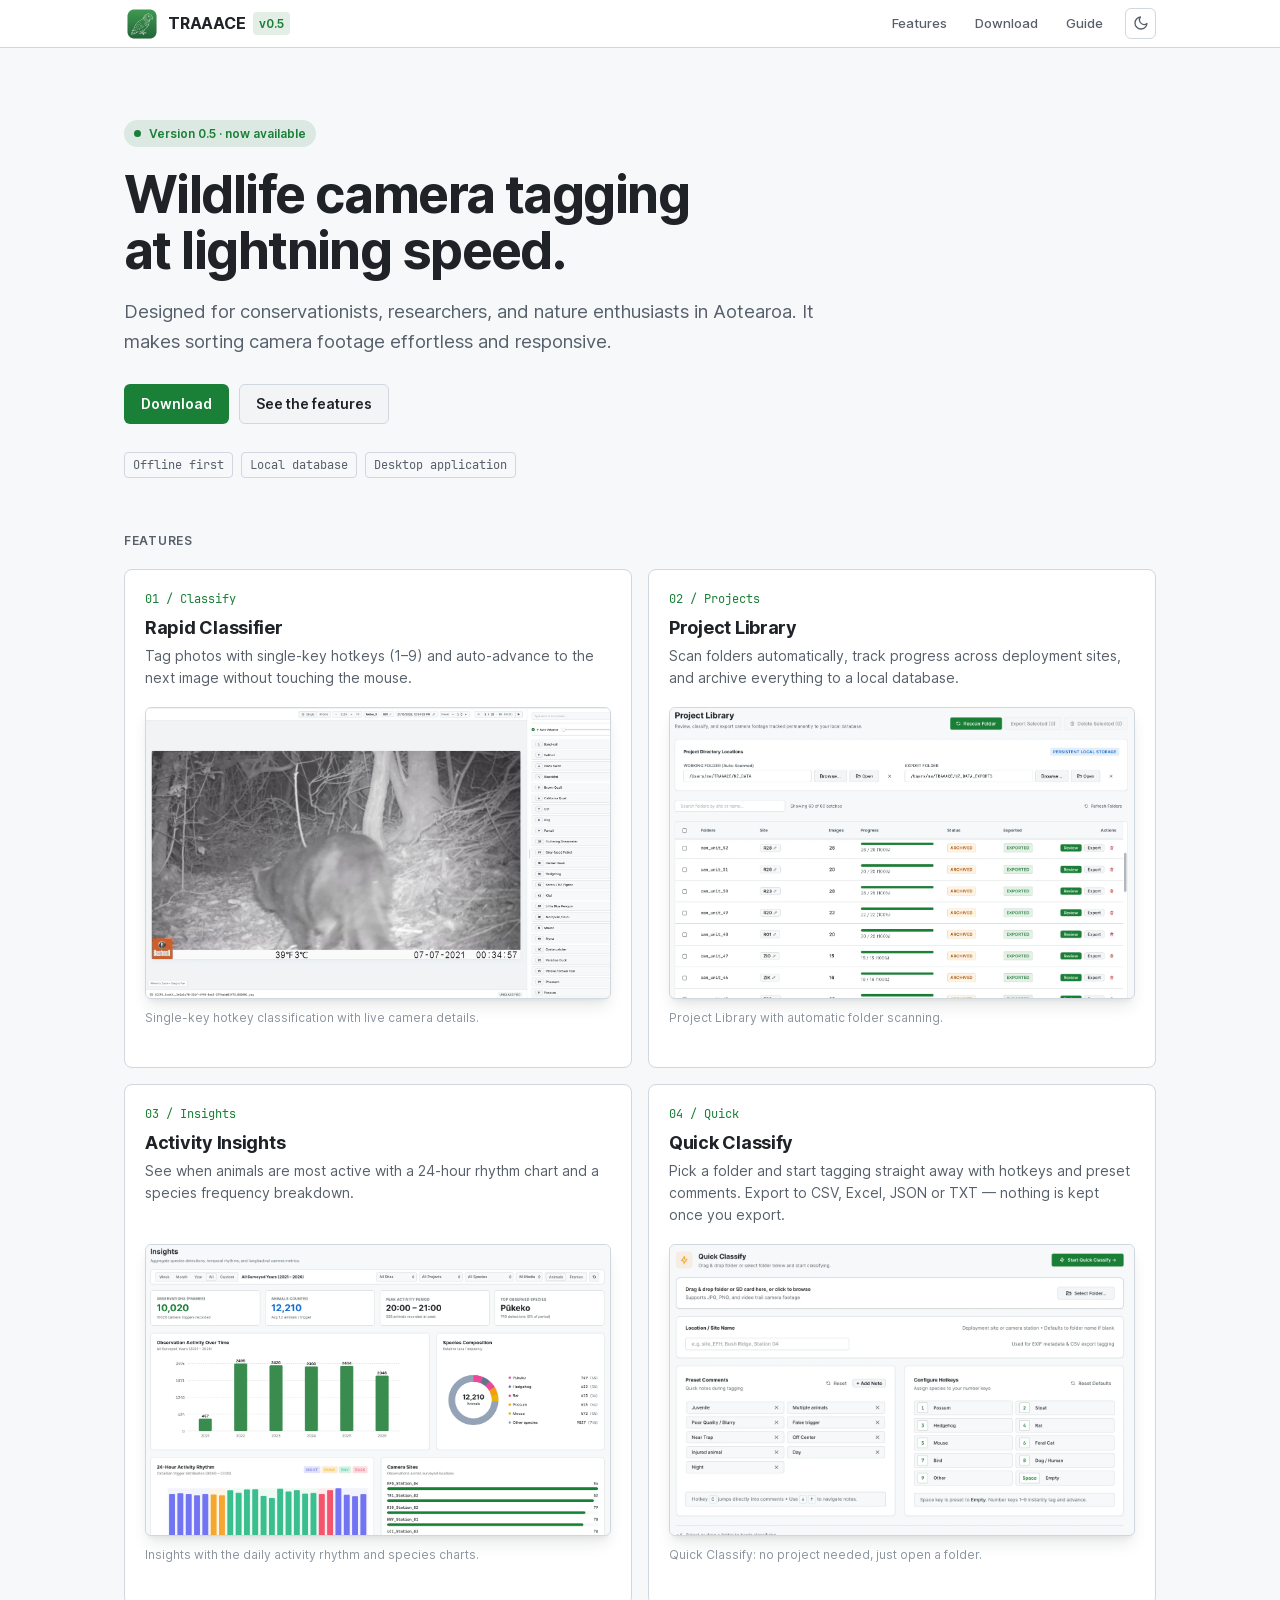
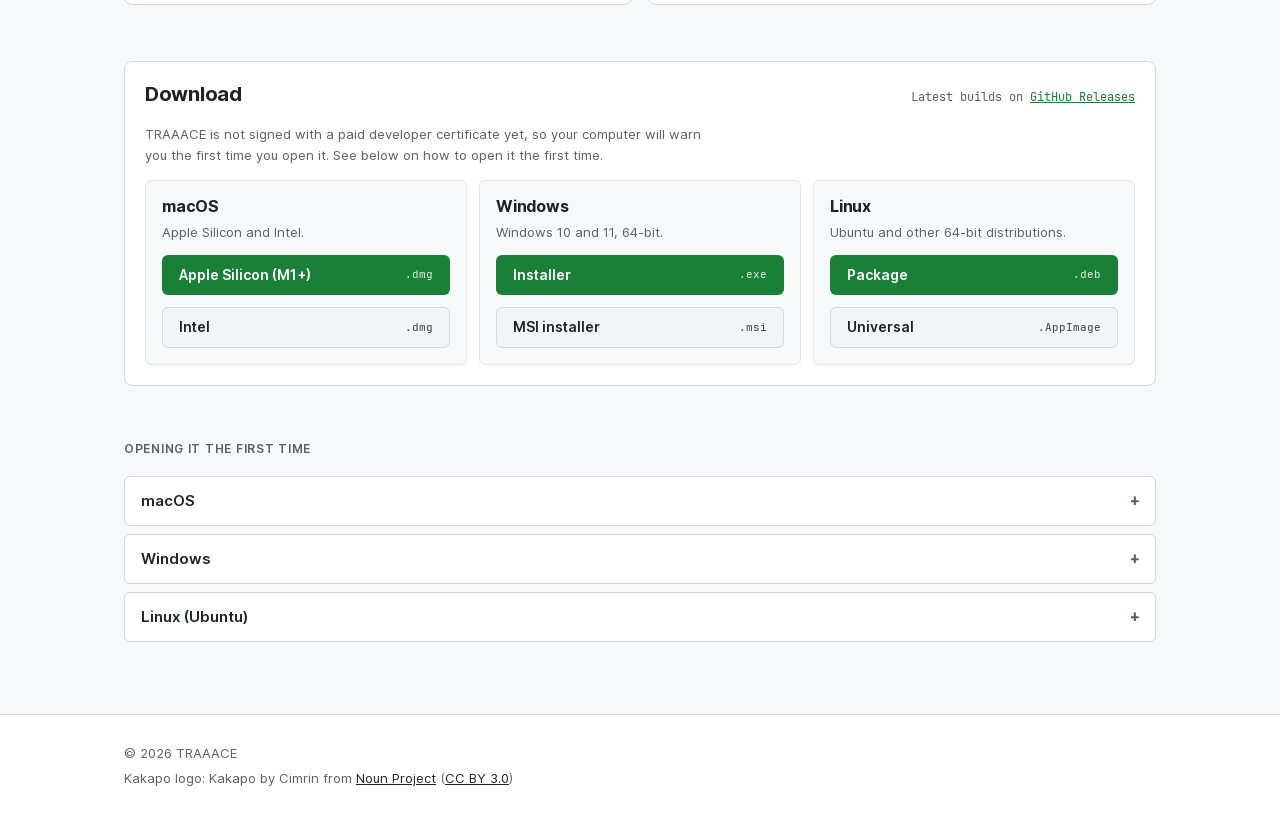
==== index.html @ 003a6670 "guide update for CSV" ====
<!DOCTYPE html>
<html lang="en" data-theme="dark">

<head>
  <meta charset="UTF-8">
  <meta name="viewport" content="width=device-width, initial-scale=1.0">
  <title>TRAAACE — Wildlife camera tagging</title>
  <meta name="description"
    content="TRAAACE is a fast, offline desktop app for tagging, organising and analysing wildlife camera photos and video in Aotearoa.">
  <meta name="theme-color" content="#101214">
  <meta property="og:title" content="TRAAACE — Wildlife camera tagging">
  <meta property="og:description"
    content="Fast, offline wildlife camera tagging for conservationists, researchers and nature enthusiasts.">
  <link rel="icon" type="image/png" sizes="32x32" href="images/favicon-32.png">
  <link rel="icon" type="image/png" sizes="512x512" href="images/app-icon.png">
  <link rel="apple-touch-icon" href="images/app-icon.png">
  <link rel="preload" href="fonts/Inter-roman.var.woff2" as="font" type="font/woff2" crossorigin>

  <script>
    /* Set the theme before the page paints, so there is no flash. Follows the system unless the visitor chose. */
    (function () {
      var theme = 'dark';
      try {
        var saved = localStorage.getItem('traaace-theme');
        if (saved === 'light' || saved === 'dark') theme = saved;
        else if (window.matchMedia && matchMedia('(prefers-color-scheme: light)').matches) theme = 'light';
      } catch (e) { /* storage blocked: use the default */ }
      document.documentElement.setAttribute('data-theme', theme);
    })();
  </script>

  <link rel="stylesheet" href="styles.css?v=2">
</head>

<body>
  <a class="skip" href="#main">Skip to content</a>

  <header class="bar">
    <div class="wrap">
      <a class="brand" href="index.html" aria-label="TRAAACE home">
        <img src="images/app-icon.png" alt="" width="36" height="36">
        TRAAACE
        <span class="tag">v0.5</span>
      </a>
      <nav aria-label="Main">
        <a href="#features">Features</a>
        <a href="#download">Download</a>
        <a href="guide.html">Guide</a>
        <button type="button" class="theme-toggle" id="theme-toggle"
          aria-label="Switch to light theme" title="Switch to light theme">
          <svg class="icon-sun" viewBox="0 0 24 24" width="16" height="16" fill="none" stroke="currentColor" stroke-width="2" stroke-linecap="round" stroke-linejoin="round" aria-hidden="true"><circle cx="12" cy="12" r="4"/><path d="M12 2v2M12 20v2M4.93 4.93l1.41 1.41M17.66 17.66l1.41 1.41M2 12h2M20 12h2M4.93 19.07l1.41-1.41M17.66 6.34l1.41-1.41"/></svg>
          <svg class="icon-moon" viewBox="0 0 24 24" width="16" height="16" fill="none" stroke="currentColor" stroke-width="2" stroke-linecap="round" stroke-linejoin="round" aria-hidden="true"><path d="M21 12.8A9 9 0 1 1 11.2 3a7 7 0 0 0 9.8 9.8z"/></svg>
        </button>
      </nav>
    </div>
  </header>

  <main id="main">
    <section class="hero">
      <div class="wrap">
        <span class="badge"><span class="dot" aria-hidden="true"></span>Version 0.5 &middot; now available</span>
        <h1>Wildlife camera tagging at lightning speed.</h1>
        <p class="lead">
          Designed for conservationists, researchers, and nature enthusiasts in Aotearoa. It makes sorting camera
          footage effortless and responsive.
        </p>
        <div class="actions">
          <a class="btn btn-primary" href="#download">Download</a>
          <a class="btn btn-secondary" href="#features">See the features</a>
        </div>
        <ul class="chips" aria-label="Highlights">
          <li>Offline first</li>
          <li>Local database</li>
          <li>Desktop application</li>
        </ul>
      </div>
    </section>

    <section id="features">
      <div class="wrap">
        <h2 class="section-title">Features</h2>
        <div class="cards">

          <article class="card">
            <span class="no">01 / Classify</span>
            <h3>Rapid Classifier</h3>
            <p>Tag photos with single-key hotkeys (1&ndash;9) and auto-advance to the next image without touching the
              mouse.</p>
            <figure>
              <div class="shot">
                <img src="images/classify.webp" loading="lazy"
                  alt="TRAAACE classifier showing a night trail camera photo beside the list of single-key species shortcuts">
              </div>
              <figcaption>Single-key hotkey classification with live camera details.</figcaption>
            </figure>
          </article>

          <article class="card">
            <span class="no">02 / Projects</span>
            <h3>Project Library</h3>
            <p>Scan folders automatically, track progress across deployment sites, and archive everything to a local
              database.</p>
            <figure>
              <div class="shot">
                <img src="images/projects.webp" loading="lazy"
                  alt="TRAAACE Project Library showing folder scanning and progress tracking">
              </div>
              <figcaption>Project Library with automatic folder scanning.</figcaption>
            </figure>
          </article>

          <article class="card">
            <span class="no">03 / Insights</span>
            <h3>Activity Insights</h3>
            <p>See when animals are most active with a 24-hour rhythm chart and a species frequency breakdown.</p>
            <figure>
              <div class="shot">
                <img src="images/insights.webp" loading="lazy"
                  alt="TRAAACE Insights dashboard showing the 24-hour activity rhythm and species breakdown">
              </div>
              <figcaption>Insights with the daily activity rhythm and species charts.</figcaption>
            </figure>
          </article>

          <article class="card">
            <span class="no">04 / Quick</span>
            <h3>Quick Classify</h3>
            <p>Pick a folder and start tagging straight away with hotkeys and preset comments. Export to CSV, Excel,
              JSON or TXT &mdash; nothing is kept once you export.</p>
            <figure>
              <div class="shot">
                <img src="images/quick.webp" loading="lazy"
                  alt="TRAAACE Quick Classify, ready to tag a folder of camera photos">
              </div>
              <figcaption>Quick Classify: no project needed, just open a folder.</figcaption>
            </figure>
          </article>
        </div>
      </div>
    </section>

    <section id="download">
      <div class="wrap">
        <div class="panel">
          <div class="panel-head">
            <h2>Download</h2>
            <span class="release" id="release">Latest builds on <a
                href="https://github.com/just8080/traaace_web/releases">GitHub Releases</a></span>
          </div>
          <p class="note">TRAAACE is not signed with a paid developer certificate yet, so your computer will warn you
            the first time you open it. See below on how to open it the first time.

          <div class="platforms">
            <div class="platform">
              <h3>macOS</h3>
              <p class="for">Apple Silicon and Intel.</p>
              <a class="btn btn-primary" data-download="mac-arm"
                href="https://github.com/just8080/traaace_web/releases">Apple Silicon (M1+) <small>.dmg</small></a>
              <a class="btn btn-secondary" data-download="mac-intel"
                href="https://github.com/just8080/traaace_web/releases">Intel <small>.dmg</small></a>
            </div>
            <div class="platform">
              <h3>Windows</h3>
              <p class="for">Windows 10 and 11, 64-bit.</p>
              <a class="btn btn-primary" data-download="windows"
                href="https://github.com/just8080/traaace_web/releases">Installer <small>.exe</small></a>
              <a class="btn btn-secondary" data-download="windows-msi"
                href="https://github.com/just8080/traaace_web/releases">MSI installer <small>.msi</small></a>
            </div>
            <div class="platform">
              <h3>Linux</h3>
              <p class="for">Ubuntu and other 64-bit distributions.</p>
              <a class="btn btn-primary" data-download="linux-deb"
                href="https://github.com/just8080/traaace_web/releases">Package <small>.deb</small></a>
              <a class="btn btn-secondary" data-download="linux-appimage"
                href="https://github.com/just8080/traaace_web/releases">Universal <small>.AppImage</small></a>
            </div>
          </div>
        </div>
      </div>
    </section>

    <section id="install">
      <div class="wrap">
        <h2 class="section-title">Opening it the first time</h2>
        <div class="steps">
          <details>
            <summary>macOS</summary>
            <div>
              <p>Open the <code>.dmg</code>, drag TRAAACE to Applications, then right-click it and choose
                <strong>Open</strong> (and Open again in the dialog).
              </p>
              <p>If macOS says the app is damaged, open Terminal and run
                <code>xattr -dr com.apple.quarantine /Applications/TRAAACE.app</code>
              </p>
            </div>
          </details>
          <details>
            <summary>Windows</summary>
            <div>
              <p>If SmartScreen appears, click <strong>More info</strong> &rarr; <strong>Run anyway</strong>.</p>
              <p>TRAAACE needs Microsoft WebView2, which Windows 10 and 11 already include.</p>
            </div>
          </details>
          <details>
            <summary>Linux (Ubuntu)</summary>
            <div>
              <p>The simplest is the <code>.deb</code>: <code>sudo apt install ./TRAAACE_*_amd64.deb</code></p>
              <p>For the AppImage, run <code>chmod +x TRAAACE_*.AppImage</code> first. On Ubuntu you may also need
                <code>sudo apt install libfuse2</code> (<code>libfuse2t64</code> on 24.04).
              </p>
            </div>
          </details>
        </div>
      </div>
    </section>
  </main>

  <footer>
    <div class="wrap">
      <div>
        <p>&copy; <span id="year">2026</span> TRAAACE</p>
        <p>Kakapo logo: Kakapo by Cimrin from <a href="https://thenounproject.com/browse/icons/term/kakapo/"
            target="_blank" rel="noopener" title="kakapo Icons">Noun Project</a> (<a
            href="https://creativecommons.org/licenses/by/3.0/" target="_blank" rel="noopener">CC BY 3.0</a>)</p>
      </div>
    </div>
  </footer>

  <script>
    /* Theme toggle: the icon shows the theme it will switch to, like the app. */
    (function () {
      var root = document.documentElement;
      var button = document.getElementById('theme-toggle');
      function label() {
        var text = 'Switch to ' + (root.getAttribute('data-theme') === 'dark' ? 'light' : 'dark') + ' theme';
        button.setAttribute('aria-label', text);
        button.title = text;
      }
      label();
      button.addEventListener('click', function () {
        var next = root.getAttribute('data-theme') === 'dark' ? 'light' : 'dark';
        root.setAttribute('data-theme', next);
        try { localStorage.setItem('traaace-theme', next); } catch (e) { /* not remembered */ }
        label();
      });
    })();

    document.getElementById('year').textContent = new Date().getFullYear();

    /* Download buttons: point each at the newest published release's file. The links in the HTML are the fallback. */
    (async function () {
      var REPO = 'just8080/traaace_web';
      var files = {
        'mac-arm': /_aarch64\.dmg$/, 'mac-intel': /_x64\.dmg$/,
        'windows': /_x64-setup\.exe$/, 'windows-msi': /\.msi$/,
        'linux-appimage': /\.AppImage$/, 'linux-deb': /\.deb$/
      };
      try {
        var releases = JSON.parse(sessionStorage.getItem('traaace-releases') || 'null');
        if (!releases) {
          var response = await fetch('https://api.github.com/repos/' + REPO + '/releases?per_page=5');
          if (!response.ok) return;
          releases = await response.json();
          sessionStorage.setItem('traaace-releases', JSON.stringify(releases));
        }
        var release = releases.find(function (r) { return !r.draft && r.assets && r.assets.length; });
        if (!release) return;
        var label = document.getElementById('release');
        label.textContent = 'Latest: ' + (release.name || release.tag_name) + ' · ';
        var all = document.createElement('a');
        all.href = release.html_url;
        all.textContent = 'release notes';
        label.appendChild(all);
        Object.keys(files).forEach(function (key) {
          var asset = release.assets.find(function (a) { return files[key].test(a.name); });
          if (!asset) return;
          document.querySelectorAll('[data-download="' + key + '"]').forEach(function (link) {
            link.href = asset.browser_download_url;
            link.title = asset.name + ' (' + (asset.size / 1048576).toFixed(1) + ' MB)';
          });
        });
      } catch (err) { /* leave the fallback links */ }
    })();
  </script>
</body>

</html>
---- styles.css ----
/* ---- Fonts: the same two the app uses, hosted here ---- */
@font-face {
  font-family: 'Inter';
  src: url('fonts/Inter-roman.var.woff2') format('woff2');
  font-weight: 100 900;
  font-style: normal;
  font-display: swap;
}

@font-face {
  font-family: 'JetBrains Mono';
  src: url('fonts/JetBrainsMono-Regular.woff2') format('woff2');
  font-weight: 400;
  font-display: swap;
}

@font-face {
  font-family: 'JetBrains Mono';
  src: url('fonts/JetBrainsMono-Medium.woff2') format('woff2');
  font-weight: 500;
  font-display: swap;
}

/* ---- Design tokens: copied from the app so the two match ---- */
:root {
  --font-sans: 'Inter', system-ui, -apple-system, BlinkMacSystemFont, 'Segoe UI', Roboto, Helvetica, Arial, sans-serif;
  --font-mono: 'JetBrains Mono', ui-monospace, 'SF Mono', Menlo, Monaco, Consolas, monospace;
  --radius-sm: 4px;
  --radius-md: 6px;
  --radius-lg: 8px;
  --radius-xl: 10px;
  --radius-full: 9999px;
  --transition: 150ms cubic-bezier(0.16, 1, 0.3, 1);
  --header-h: 48px;
  --page-w: 1080px;
}

:root,
[data-theme="dark"] {
  --bg: #101214;
  --surface: #181b1f;
  --surface-raised: #21252b;
  --border: #2d333b;
  --border-subtle: #242930;
  --border-strong: #444c56;
  --text: #f0f3f6;
  --text-muted: #9da7b3;
  --text-faint: #636e7b;
  --brand: #3fb950;
  --brand-subtle: rgba(46, 160, 67, 0.15);
  --btn: #1a7f37;
  --btn-hover: #238636;
  --focus: #539bf5;
  --stage: #0e1013;
  --shadow: 0 10px 15px -3px rgba(0, 0, 0, 0.4), 0 4px 6px -4px rgba(0, 0, 0, 0.4);
  color-scheme: dark;
}

[data-theme="light"] {
  --bg: #f6f8fa;
  --surface: #ffffff;
  --surface-raised: #f3f4f6;
  --border: #d0d7de;
  --border-subtle: #e1e4e8;
  --border-strong: #afb8c1;
  --text: #1f2328;
  --text-muted: #57606a;
  --text-faint: #8c959f;
  --brand: #1a7f37;
  --brand-subtle: rgba(26, 127, 55, 0.12);
  --btn: #1a7f37;
  --btn-hover: #2da44e;
  --focus: #0969da;
  --stage: #f0f2f5;
  --shadow: 0 10px 15px -3px rgba(31, 35, 40, 0.1), 0 4px 6px -4px rgba(31, 35, 40, 0.1);
  color-scheme: light;
}

/* ---- Base ---- */
*,
*::before,
*::after {
  box-sizing: border-box;
}

* {
  margin: 0;
}

html {
  scroll-behavior: smooth;
  scroll-padding-top: calc(var(--header-h) + 1rem);
}

body {
  font-family: var(--font-sans);
  font-size: 0.9375rem;
  line-height: 1.6;
  color: var(--text);
  background: var(--bg);
  -webkit-font-smoothing: antialiased;
  min-height: 100vh;
  display: flex;
  flex-direction: column;
}

h1,
h2,
h3 {
  line-height: 1.2;
  letter-spacing: -0.015em;
  text-wrap: balance;
}

p {
  text-wrap: pretty;
}

a {
  color: inherit;
}

img {
  max-width: 100%;
  display: block;
}

:focus-visible {
  outline: 2px solid var(--focus);
  outline-offset: 2px;
}

.skip {
  position: absolute;
  left: 1rem;
  top: -4rem;
  z-index: 20;
  padding: 0.5rem 0.9rem;
  background: var(--surface);
  border: 1px solid var(--border-strong);
  border-radius: var(--radius-md);
}

.skip:focus {
  top: 0.75rem;
}

.wrap {
  width: 100%;
  max-width: var(--page-w);
  margin: 0 auto;
  padding: 0 1.5rem;
}

/* ---- Header: the same 48px bar as the app ---- */
.bar {
  position: sticky;
  top: 0;
  z-index: 10;
  height: var(--header-h);
  background: var(--surface);
  border-bottom: 1px solid var(--border);
}

.bar .wrap {
  height: 100%;
  display: flex;
  align-items: center;
  justify-content: space-between;
  gap: 1rem;
}

.brand {
  display: inline-flex;
  align-items: center;
  gap: 0.5rem;
  text-decoration: none;
  font-weight: 700;
  font-size: 1rem;
  letter-spacing: -0.015em;
}

/* The icon has a little clear space around its tile, so it is drawn slightly larger than the text beside it. */
.brand img {
  height: 36px;
  width: auto;
}

.tag {
  font-size: 0.75rem;
  font-weight: 600;
  letter-spacing: 0;
  color: var(--brand);
  background: var(--brand-subtle);
  padding: 2px 6px;
  border-radius: var(--radius-sm);
}

.bar nav {
  display: flex;
  align-items: center;
  gap: 0.25rem;
}

.bar nav a,
.theme-toggle {
  font: inherit;
  font-size: 0.8125rem;
  font-weight: 500;
  color: var(--text-muted);
  text-decoration: none;
  padding: 0.3rem 0.7rem;
  border: 1px solid transparent;
  border-radius: var(--radius-md);
  background: transparent;
  cursor: pointer;
  transition: color var(--transition), background-color var(--transition);
}

.bar nav a:hover,
.theme-toggle:hover {
  color: var(--text);
  background: var(--surface-raised);
}

.theme-toggle {
  margin-left: 0.35rem;
  border-color: var(--border);
  display: inline-flex;
  align-items: center;
  padding: 0.4rem;
}

/* Shows the theme it will switch to: a sun in dark mode, a moon in light mode. */
.theme-toggle svg { display: block; }
[data-theme="dark"] .theme-toggle .icon-moon,
[data-theme="light"] .theme-toggle .icon-sun { display: none; }

/* ---- Buttons: the app's primary and secondary ---- */
.btn {
  display: inline-flex;
  align-items: center;
  justify-content: center;
  gap: 0.4rem;
  font: inherit;
  font-size: 0.875rem;
  font-weight: 600;
  text-decoration: none;
  padding: 0.5rem 1rem;
  border: 1px solid transparent;
  border-radius: var(--radius-md);
  cursor: pointer;
  transition: transform var(--transition), background-color var(--transition), border-color var(--transition);
}

.btn:hover {
  transform: translateY(-1px);
}

.btn-primary {
  background: var(--btn);
  color: #fff;
}

.btn-primary:hover {
  background: var(--btn-hover);
}

.btn-secondary {
  background: var(--surface-raised);
  color: var(--text);
  border-color: var(--border);
}

.btn-secondary:hover {
  border-color: var(--border-strong);
}

/* ---- Sections ---- */
main {
  flex: 1;
}

section {
  padding: 3.5rem 0 0;
}

.hero {
  padding-top: 4.5rem;
}

.badge {
  display: inline-flex;
  align-items: center;
  gap: 0.45rem;
  font-size: 0.75rem;
  font-weight: 600;
  color: var(--brand);
  background: var(--brand-subtle);
  padding: 0.25rem 0.65rem;
  border-radius: var(--radius-full);
  margin-bottom: 1.25rem;
}

.dot {
  width: 7px;
  height: 7px;
  border-radius: 50%;
  background: var(--brand);
  animation: pulse 2s infinite;
}

@keyframes pulse {

  0%,
  100% {
    opacity: 1;
  }

  50% {
    opacity: 0.35;
  }
}

.hero h1 {
  font-size: clamp(2rem, 5vw, 3.25rem);
  letter-spacing: -0.03em;
  line-height: 1.08;
  max-width: 18ch;
  margin-bottom: 1.1rem;
}

.lead {
  font-size: clamp(1rem, 1.6vw, 1.15rem);
  color: var(--text-muted);
  max-width: 62ch;
}

.actions {
  display: flex;
  flex-wrap: wrap;
  gap: 0.6rem;
  margin-top: 1.75rem;
}

.chips {
  display: flex;
  flex-wrap: wrap;
  gap: 0.5rem;
  margin-top: 1.75rem;
  padding: 0;
  list-style: none;
}

.chips li {
  font-family: var(--font-mono);
  font-size: 0.75rem;
  color: var(--text-muted);
  border: 1px solid var(--border);
  border-radius: var(--radius-sm);
  padding: 0.15rem 0.5rem;
}

.section-title {
  font-size: 0.75rem;
  font-weight: 600;
  letter-spacing: 0.06em;
  text-transform: uppercase;
  color: var(--text-muted);
  margin-bottom: 1.25rem;
}

/* ---- Feature cards ---- */
.cards {
  display: grid;
  grid-template-columns: repeat(auto-fit, minmax(min(100%, 300px), 1fr));
  gap: 1rem;
}

/* With a fourth card the grid becomes 2 x 2 instead of leaving one card alone on a second row. */
.cards:has(> article:nth-child(4)) {
  grid-template-columns: repeat(auto-fit, minmax(min(100%, 440px), 1fr));
}

.card {
  display: flex;
  flex-direction: column;
  background: var(--surface);
  border: 1px solid var(--border);
  border-radius: var(--radius-lg);
  padding: 1.25rem;
}

.card .no {
  font-family: var(--font-mono);
  font-size: 0.75rem;
  color: var(--brand);
  margin-bottom: 0.5rem;
}

.card h3 {
  font-size: 1.125rem;
  margin-bottom: 0.4rem;
}

.card p {
  font-size: 0.875rem;
  color: var(--text-muted);
  margin-bottom: 1.1rem;
}

figure {
  margin-top: auto;
}

.shot {
  aspect-ratio: 16 / 10;
  overflow: hidden;
  background: var(--stage);
  border: 1px solid var(--border);
  border-radius: var(--radius-md);
  box-shadow: var(--shadow);
}

.shot img {
  width: 100%;
  height: 100%;
  object-fit: cover;
  object-position: top left;
}

figcaption {
  font-size: 0.75rem;
  color: var(--text-faint);
  margin-top: 0.6rem;
  min-height: 3.2em;
  /* two lines, so the three screenshots line up */
}

/* ---- Downloads ---- */
.panel {
  background: var(--surface);
  border: 1px solid var(--border);
  border-radius: var(--radius-lg);
  padding: 1.25rem;
}

.panel-head {
  display: flex;
  flex-wrap: wrap;
  justify-content: space-between;
  align-items: baseline;
  gap: 0.5rem 1rem;
  margin-bottom: 1.1rem;
}

.panel-head h2 {
  font-size: 1.25rem;
}

.release {
  font-family: var(--font-mono);
  font-size: 0.75rem;
  color: var(--text-muted);
}

.release a {
  color: var(--brand);
}

.platforms {
  display: grid;
  grid-template-columns: repeat(auto-fit, minmax(min(100%, 250px), 1fr));
  gap: 0.75rem;
}

.platform {
  background: var(--bg);
  border: 1px solid var(--border-subtle);
  border-radius: var(--radius-md);
  padding: 1rem;
  display: flex;
  flex-direction: column;
  gap: 0.75rem;
}

.platform h3 {
  font-size: 1rem;
}

.platform .for {
  font-size: 0.8125rem;
  color: var(--text-muted);
  margin-top: -0.4rem;
}

.platform .btn {
  justify-content: space-between;
}

.btn small {
  font-family: var(--font-mono);
  font-size: 0.7rem;
  font-weight: 500;
  opacity: 0.8;
}

/* ---- First-run notes ---- */
.steps {
  display: grid;
  gap: 0.5rem;
}

details {
  background: var(--surface);
  border: 1px solid var(--border);
  border-radius: var(--radius-md);
}

summary {
  cursor: pointer;
  font-weight: 600;
  padding: 0.75rem 1rem;
  list-style: none;
  display: flex;
  justify-content: space-between;
  align-items: center;
}

summary::-webkit-details-marker {
  display: none;
}

summary::after {
  content: '+';
  font-family: var(--font-mono);
  color: var(--text-muted);
}

details[open] summary::after {
  content: '–';
}

details>div {
  padding: 0 1rem 1rem;
  color: var(--text-muted);
  font-size: 0.875rem;
}

details p+p {
  margin-top: 0.5rem;
}

code {
  font-family: var(--font-mono);
  font-size: 0.8rem;
  background: var(--surface-raised);
  border: 1px solid var(--border-subtle);
  border-radius: var(--radius-sm);
  padding: 0.05rem 0.35rem;
  color: var(--text);
  word-break: break-all;
}

.note {
  font-size: 0.8125rem;
  color: var(--text-muted);
  margin-bottom: 0.9rem;
  max-width: 70ch;
}

/* ---- Footer ---- */
footer {
  margin-top: 4.5rem;
  border-top: 1px solid var(--border);
  background: var(--surface);
  padding: 1.75rem 0;
  font-size: 0.8125rem;
  color: var(--text-muted);
}

footer .wrap {
  display: flex;
  flex-wrap: wrap;
  justify-content: space-between;
  gap: 0.75rem 2rem;
}

footer a {
  color: var(--text);
}

footer p+p {
  margin-top: 0.25rem;
}

@media (max-width: 640px) {
  .wrap {
    padding: 0 1rem;
  }

  .bar nav a {
    display: none;
  }

  .bar nav a[href="guide.html"] {
    display: inline;
  }

  .hero {
    padding-top: 3rem;
  }

  section {
    padding-top: 2.5rem;
  }
}

@media (prefers-reduced-motion: reduce) {
  html {
    scroll-behavior: auto;
  }

  .dot {
    animation: none;
  }

  .btn:hover {
    transform: none;
  }
}

/* ---- User guide page ---- */
/* A wider page than the home page, so the two-column boxes are not cramped. The header and footer match. */
.guide-page {
  --page-w: 1400px;
}

.page-head {
  padding-top: 3.5rem;
}

.page-head h1 {
  font-size: clamp(1.75rem, 4vw, 2.5rem);
  letter-spacing: -0.03em;
  margin-bottom: 0.8rem;
}

.guide {
  display: grid;
  grid-template-columns: 240px minmax(0, 1fr);
  gap: 3rem;
  align-items: start;
  padding-top: 2.5rem;
}

.toc {
  position: sticky;
  top: calc(var(--header-h) + 1.25rem);
  display: flex;
  flex-direction: column;
  gap: 0.1rem;
  font-size: 0.8125rem;
}

.toc strong {
  font-size: 0.75rem;
  font-weight: 600;
  letter-spacing: 0.06em;
  text-transform: uppercase;
  color: var(--text-muted);
  margin-bottom: 0.4rem;
}

.toc a {
  color: var(--text-muted);
  text-decoration: none;
  padding: 0.25rem 0.6rem;
  border-left: 2px solid var(--border);
  transition: color var(--transition), border-color var(--transition);
}

.toc a:hover {
  color: var(--text);
  border-left-color: var(--brand);
}

.guide-body {
  display: grid;
  gap: 1.5rem;
}

/* Needs the element in the selector to beat the page-wide `section` padding. */
.guide-body section.guide-card {
  background: var(--surface);
  border: 1px solid var(--border);
  border-radius: var(--radius-lg);
  padding: 1.75rem;
}

.guide-card h2 {
  font-size: 1.25rem;
  margin-bottom: 0.5rem;
}

.guide-card>p {
  color: var(--text-muted);
  font-size: 0.9rem;
  max-width: 70ch;
  margin-bottom: 1.25rem;
}

.cols {
  display: grid;
  grid-template-columns: repeat(auto-fit, minmax(min(100%, 280px), 1fr));
  gap: 1rem;
}

.inner {
  background: var(--bg);
  border: 1px solid var(--border-subtle);
  border-radius: var(--radius-md);
  padding: 1.25rem;
}

.inner h3 {
  font-size: 0.9375rem;
  margin-bottom: 0.75rem;
}

.inner ul {
  margin: 0;
  padding-left: 1.1rem;
  color: var(--text-muted);
  font-size: 0.875rem;
  display: grid;
  gap: 0.55rem;
}

.inner li::marker {
  color: var(--text-faint);
}

.inner strong,
.guide-card strong {
  color: var(--text);
}

kbd {
  font-family: var(--font-mono);
  font-size: 0.75rem;
  font-weight: 500;
  color: var(--text);
  background: var(--surface-raised);
  border: 1px solid var(--border-strong);
  border-bottom-width: 2px;
  border-radius: var(--radius-sm);
  padding: 0.05rem 0.4rem;
  white-space: nowrap;
}

.keys {
  display: grid;
  grid-template-columns: repeat(auto-fit, minmax(min(100%, 300px), 1fr));
  gap: 0.75rem;
}

.key-row {
  display: flex;
  justify-content: space-between;
  align-items: center;
  gap: 1rem;
  background: var(--bg);
  border: 1px solid var(--border-subtle);
  border-radius: var(--radius-md);
  padding: 0.8rem 1rem;
}

.key-row span {
  display: block;
  font-size: 0.8125rem;
  font-weight: 600;
}

.key-row small {
  display: block;
  font-size: 0.75rem;
  color: var(--text-muted);
  font-weight: 400;
}

.steps-list {
  margin: 0;
  padding-left: 1.2rem;
  display: grid;
  gap: 0.5rem;
  color: var(--text-muted);
  font-size: 0.875rem;
}

.steps-list ul {
  margin-top: 0.4rem;
  padding-left: 1.1rem;
  display: grid;
  gap: 0.25rem;
}

pre {
  font-family: var(--font-mono);
  font-size: 0.8rem;
  background: var(--bg);
  border: 1px solid var(--border-subtle);
  border-radius: var(--radius-md);
  padding: 0.8rem 1rem;
  overflow-x: auto;
  color: var(--text);
  margin: 0.6rem 0;
}

.callout {
  border-left: 3px solid var(--brand);
  background: var(--brand-subtle);
  border-radius: 0 var(--radius-md) var(--radius-md) 0;
  padding: 0.7rem 1rem;
  font-size: 0.875rem;
  color: var(--text-muted);
  margin-bottom: 1rem;
}

.bar nav a[aria-current="page"] {
  color: var(--text);
}

@media (max-width: 860px) {
  .guide {
    grid-template-columns: minmax(0, 1fr);
    gap: 1.25rem;
  }

  .guide-body section.guide-card {
    padding: 1.25rem;
  }

  .toc {
    position: static;
    flex-direction: row;
    flex-wrap: wrap;
    gap: 0.4rem;
  }

  .toc strong {
    flex-basis: 100%;
    margin-bottom: 0;
  }

  .toc a {
    border: 1px solid var(--border);
    border-radius: var(--radius-full);
    padding: 0.2rem 0.7rem;
  }
}

.guide-card summary {
  padding: 0.9rem 1.25rem;
}

.guide-card details>div {
  padding: 0 1.25rem 1.25rem;
}

.guide-card .steps {
  gap: 0.75rem;
}
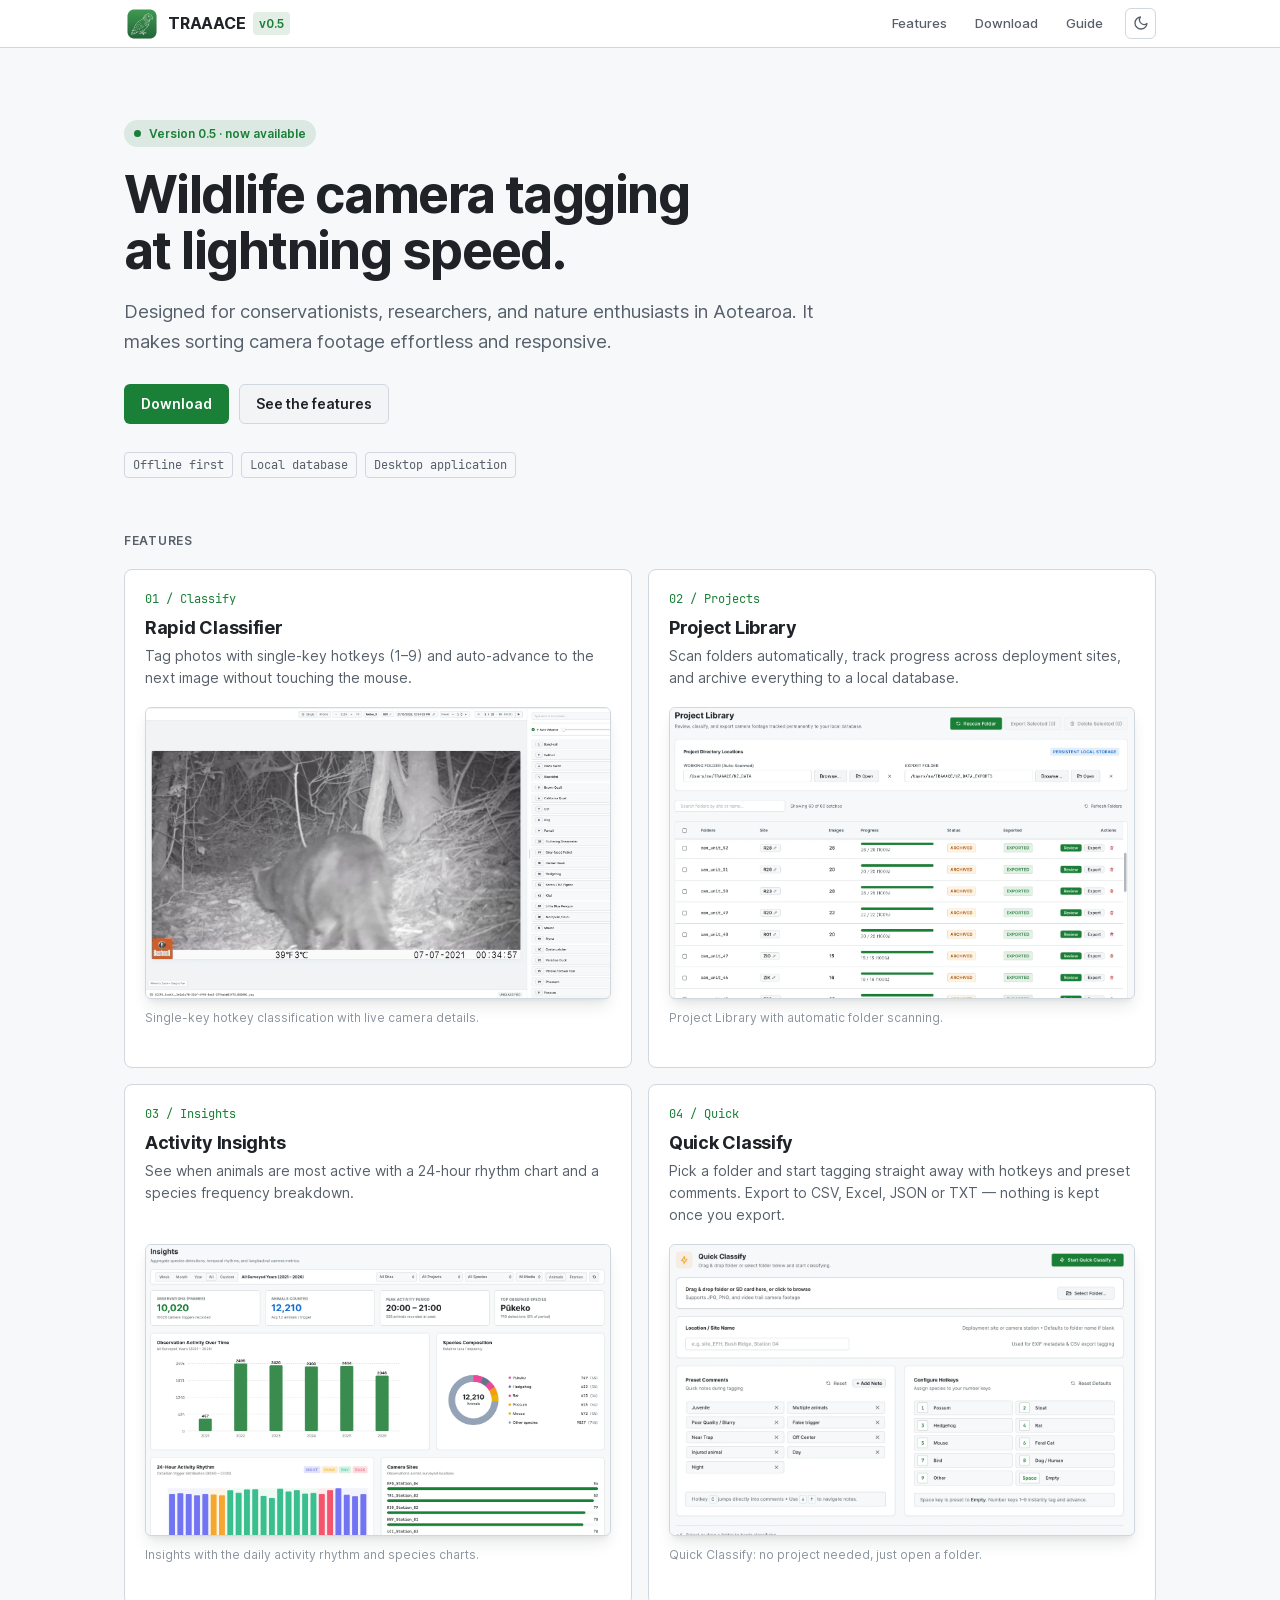
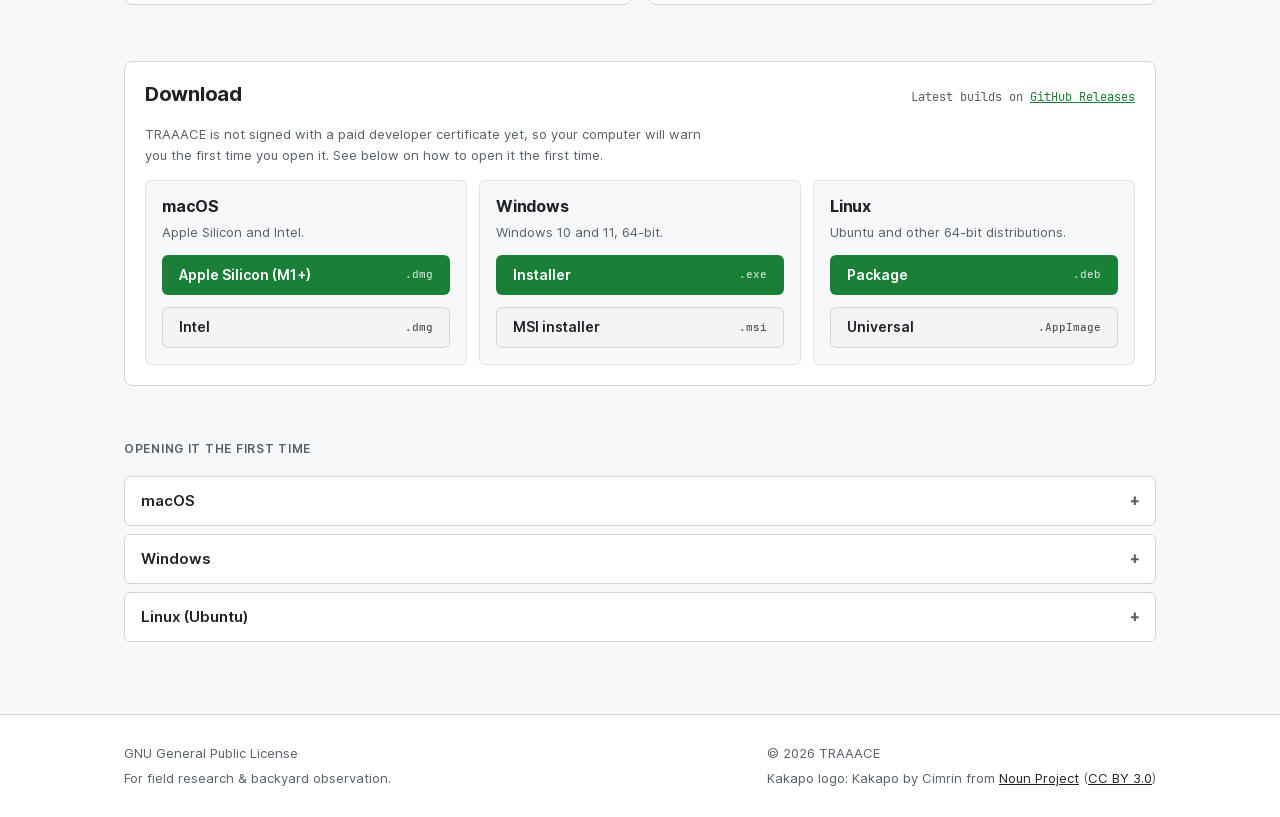
==== commit 102bd7b8: "." ====
--- a/index.html
+++ b/index.html
@@ -46,10 +46,18 @@
         <a href="#features">Features</a>
         <a href="#download">Download</a>
         <a href="guide.html">Guide</a>
-        <button type="button" class="theme-toggle" id="theme-toggle"
-          aria-label="Switch to light theme" title="Switch to light theme">
-          <svg class="icon-sun" viewBox="0 0 24 24" width="16" height="16" fill="none" stroke="currentColor" stroke-width="2" stroke-linecap="round" stroke-linejoin="round" aria-hidden="true"><circle cx="12" cy="12" r="4"/><path d="M12 2v2M12 20v2M4.93 4.93l1.41 1.41M17.66 17.66l1.41 1.41M2 12h2M20 12h2M4.93 19.07l1.41-1.41M17.66 6.34l1.41-1.41"/></svg>
-          <svg class="icon-moon" viewBox="0 0 24 24" width="16" height="16" fill="none" stroke="currentColor" stroke-width="2" stroke-linecap="round" stroke-linejoin="round" aria-hidden="true"><path d="M21 12.8A9 9 0 1 1 11.2 3a7 7 0 0 0 9.8 9.8z"/></svg>
+        <button type="button" class="theme-toggle" id="theme-toggle" aria-label="Switch to light theme"
+          title="Switch to light theme">
+          <svg class="icon-sun" viewBox="0 0 24 24" width="16" height="16" fill="none" stroke="currentColor"
+            stroke-width="2" stroke-linecap="round" stroke-linejoin="round" aria-hidden="true">
+            <circle cx="12" cy="12" r="4" />
+            <path
+              d="M12 2v2M12 20v2M4.93 4.93l1.41 1.41M17.66 17.66l1.41 1.41M2 12h2M20 12h2M4.93 19.07l1.41-1.41M17.66 6.34l1.41-1.41" />
+          </svg>
+          <svg class="icon-moon" viewBox="0 0 24 24" width="16" height="16" fill="none" stroke="currentColor"
+            stroke-width="2" stroke-linecap="round" stroke-linejoin="round" aria-hidden="true">
+            <path d="M21 12.8A9 9 0 1 1 11.2 3a7 7 0 0 0 9.8 9.8z" />
+          </svg>
         </button>
       </nav>
     </div>
@@ -218,6 +226,10 @@
 
   <footer>
     <div class="wrap">
+      <div>
+        <p>GNU General Public License</p>
+        <p>For field research &amp; backyard observation.</p>
+      </div>
       <div>
         <p>&copy; <span id="year">2026</span> TRAAACE</p>
         <p>Kakapo logo: Kakapo by Cimrin from <a href="https://thenounproject.com/browse/icons/term/kakapo/"
@@ -285,4 +297,4 @@
   </script>
 </body>
 
-</html>
+</html>
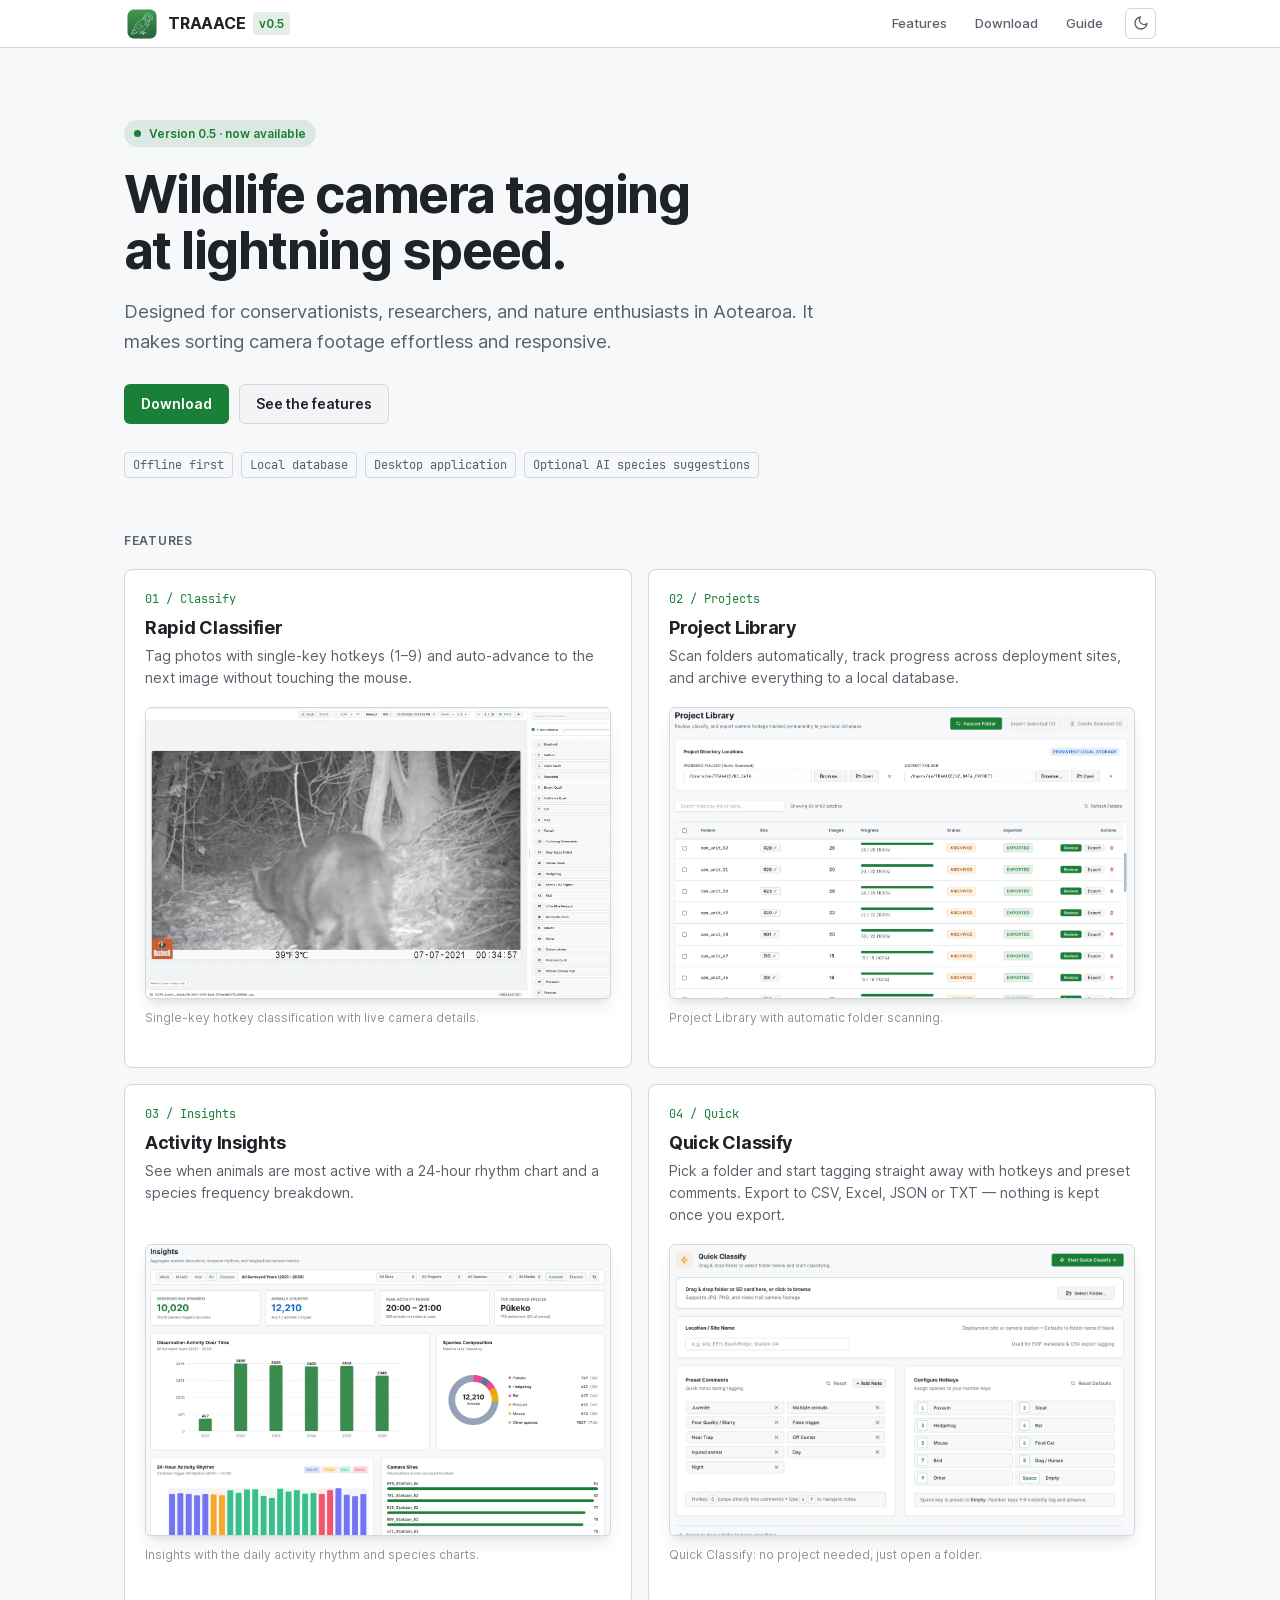
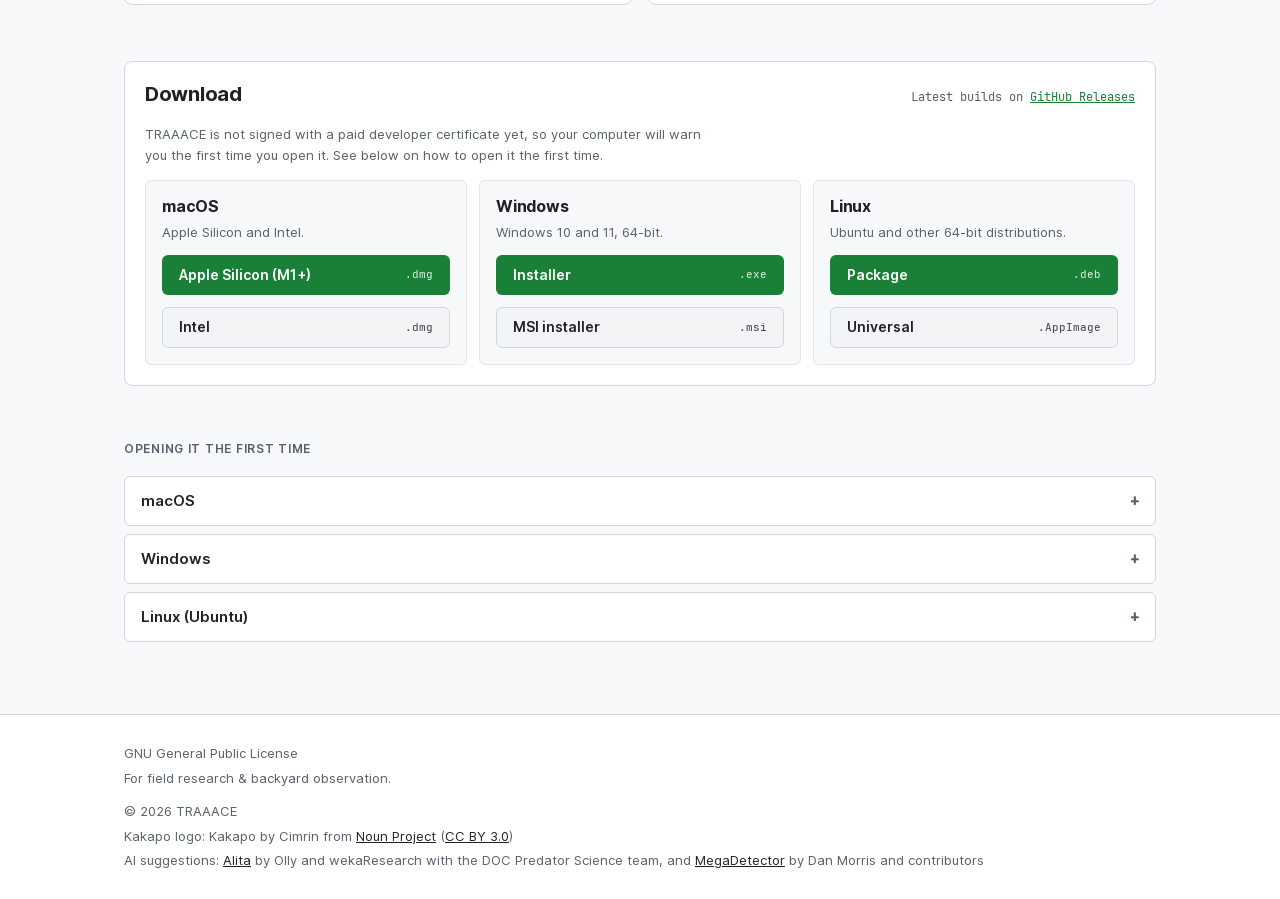
==== commit e55bfb20: "Site: AI suggestions in the guide and on the home page, AI credits in the footer; button names match" ====
--- a/index.html
+++ b/index.html
@@ -80,6 +80,7 @@
           <li>Offline first</li>
           <li>Local database</li>
           <li>Desktop application</li>
+          <li>Optional AI species suggestions</li>
         </ul>
       </div>
     </section>
@@ -235,6 +236,9 @@
         <p>Kakapo logo: Kakapo by Cimrin from <a href="https://thenounproject.com/browse/icons/term/kakapo/"
             target="_blank" rel="noopener" title="kakapo Icons">Noun Project</a> (<a
             href="https://creativecommons.org/licenses/by/3.0/" target="_blank" rel="noopener">CC BY 3.0</a>)</p>
+        <p>AI suggestions: <a href="https://github.com/Wologman/Alita" target="_blank" rel="noopener">Alita</a> by Olly and
+              wekaResearch with the DOC Predator Science team, and <a href="https://github.com/agentmorris/MegaDetector"
+              target="_blank" rel="noopener">MegaDetector</a> by Dan Morris and contributors</p>
       </div>
     </div>
   </footer>
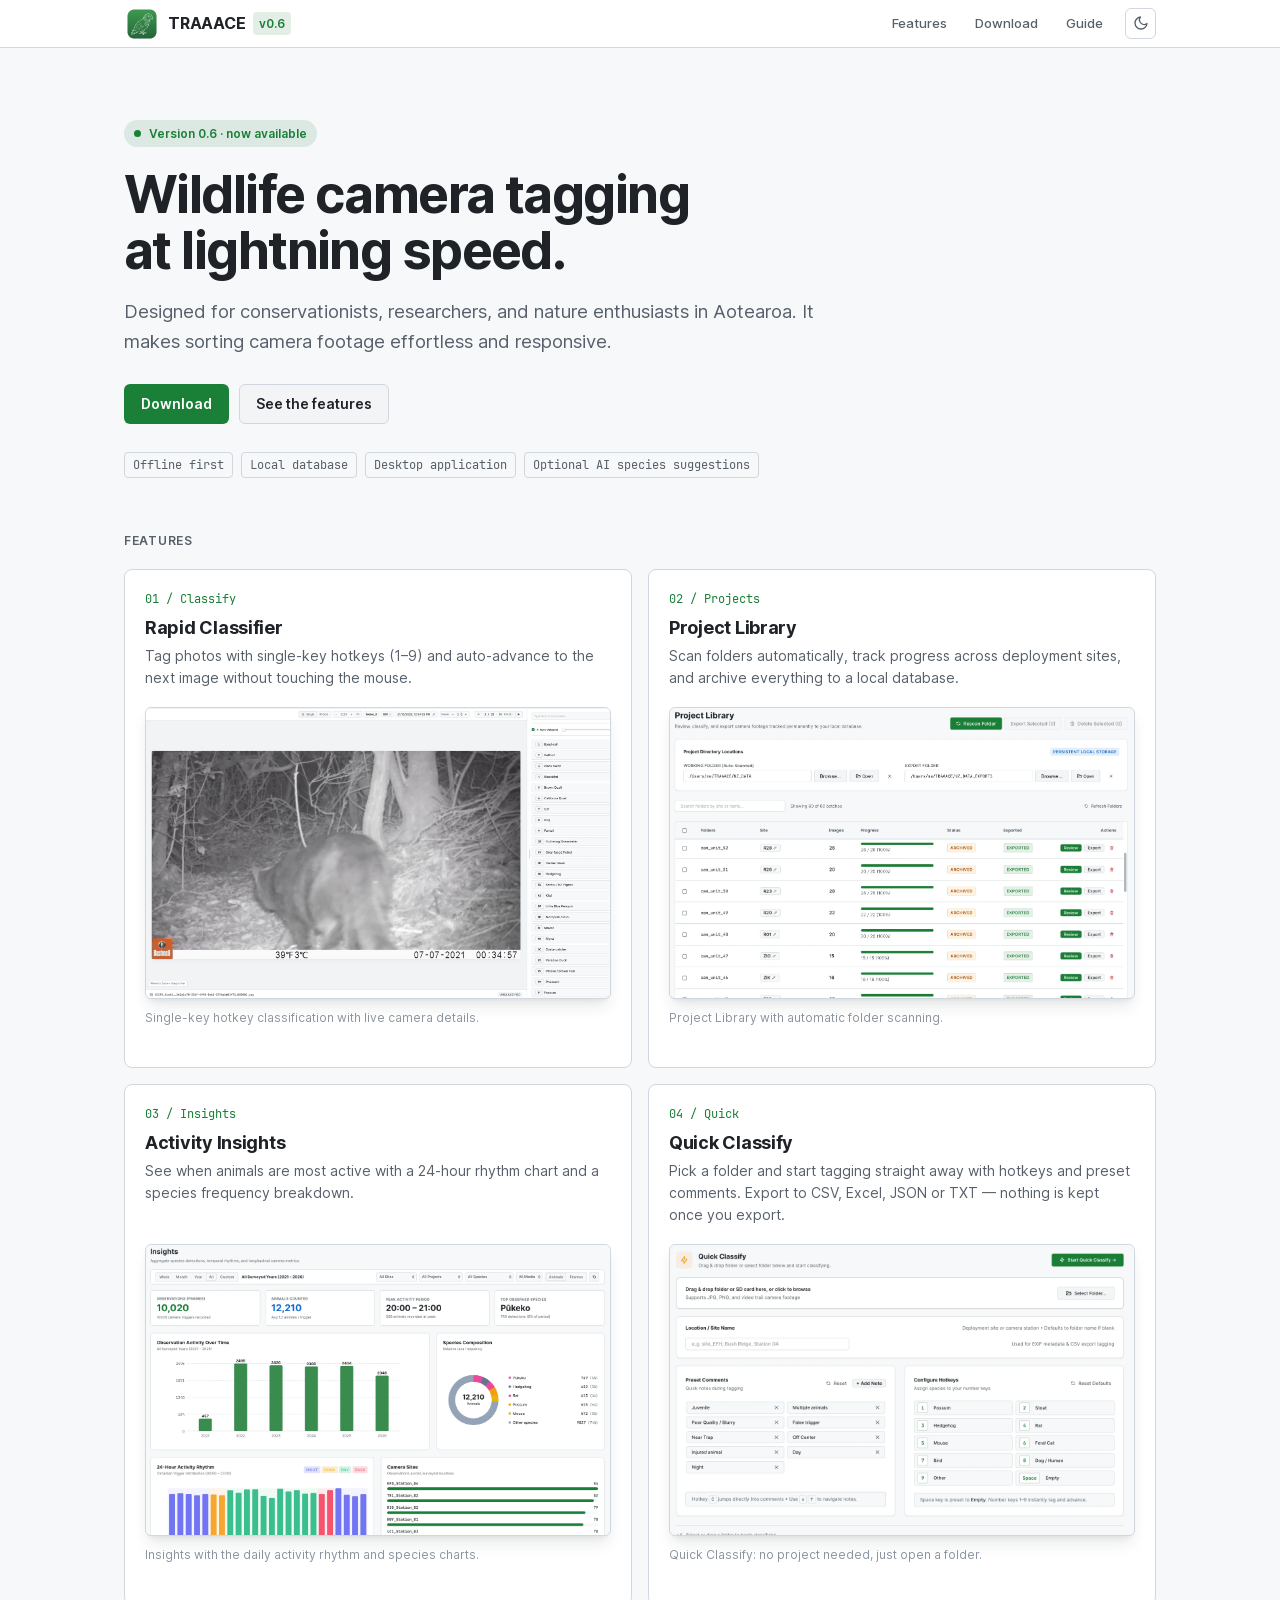
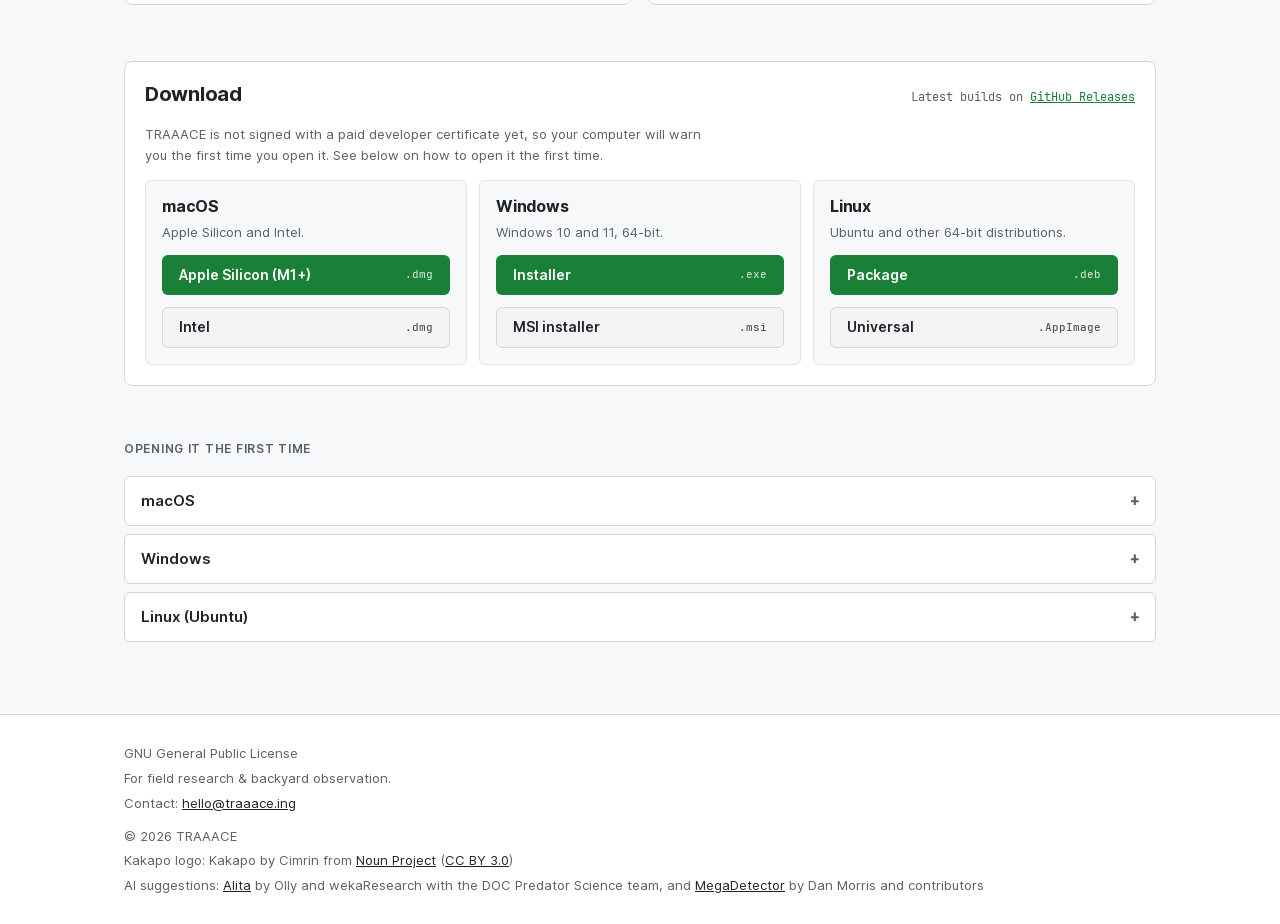
==== commit 37d38bd4: "Contact email, slow-video tip in the AI guide, version 0.6, fix the Guide footer layout" ====
--- a/index.html
+++ b/index.html
@@ -29,7 +29,7 @@
     })();
   </script>
 
-  <link rel="stylesheet" href="styles.css?v=2">
+  <link rel="stylesheet" href="styles.css?v=3">
 </head>
 
 <body>
@@ -40,7 +40,7 @@
       <a class="brand" href="index.html" aria-label="TRAAACE home">
         <img src="images/app-icon.png" alt="" width="36" height="36">
         TRAAACE
-        <span class="tag">v0.5</span>
+        <span class="tag">v0.6</span>
       </a>
       <nav aria-label="Main">
         <a href="#features">Features</a>
@@ -66,7 +66,7 @@
   <main id="main">
     <section class="hero">
       <div class="wrap">
-        <span class="badge"><span class="dot" aria-hidden="true"></span>Version 0.5 &middot; now available</span>
+        <span class="badge"><span class="dot" aria-hidden="true"></span>Version 0.6 &middot; now available</span>
         <h1>Wildlife camera tagging at lightning speed.</h1>
         <p class="lead">
           Designed for conservationists, researchers, and nature enthusiasts in Aotearoa. It makes sorting camera
@@ -230,6 +230,7 @@
       <div>
         <p>GNU General Public License</p>
         <p>For field research &amp; backyard observation.</p>
+        <p>Contact: <a href="mailto:hello@traaace.ing">hello@traaace.ing</a></p>
       </div>
       <div>
         <p>&copy; <span id="year">2026</span> TRAAACE</p>
--- a/styles.css
+++ b/styles.css
@@ -871,3 +871,33 @@
 .guide-card .steps {
   gap: 0.75rem;
 }
+
+
+/* Screenshots in the guide */
+.guide-shot {
+  display: block;
+  width: 100%;
+  height: auto;
+  margin-top: 1rem;
+  border: 1px solid var(--border);
+  border-radius: var(--radius-md);
+  box-shadow: var(--shadow);
+  background: var(--stage);
+}
+
+.guide-shot-small {
+  max-width: 340px;
+}
+
+.guide-shots {
+  margin-top: 1rem;
+  align-items: start;
+}
+
+.guide-shots figure {
+  margin: 0;
+}
+
+.guide-shots figcaption {
+  min-height: 0;
+}
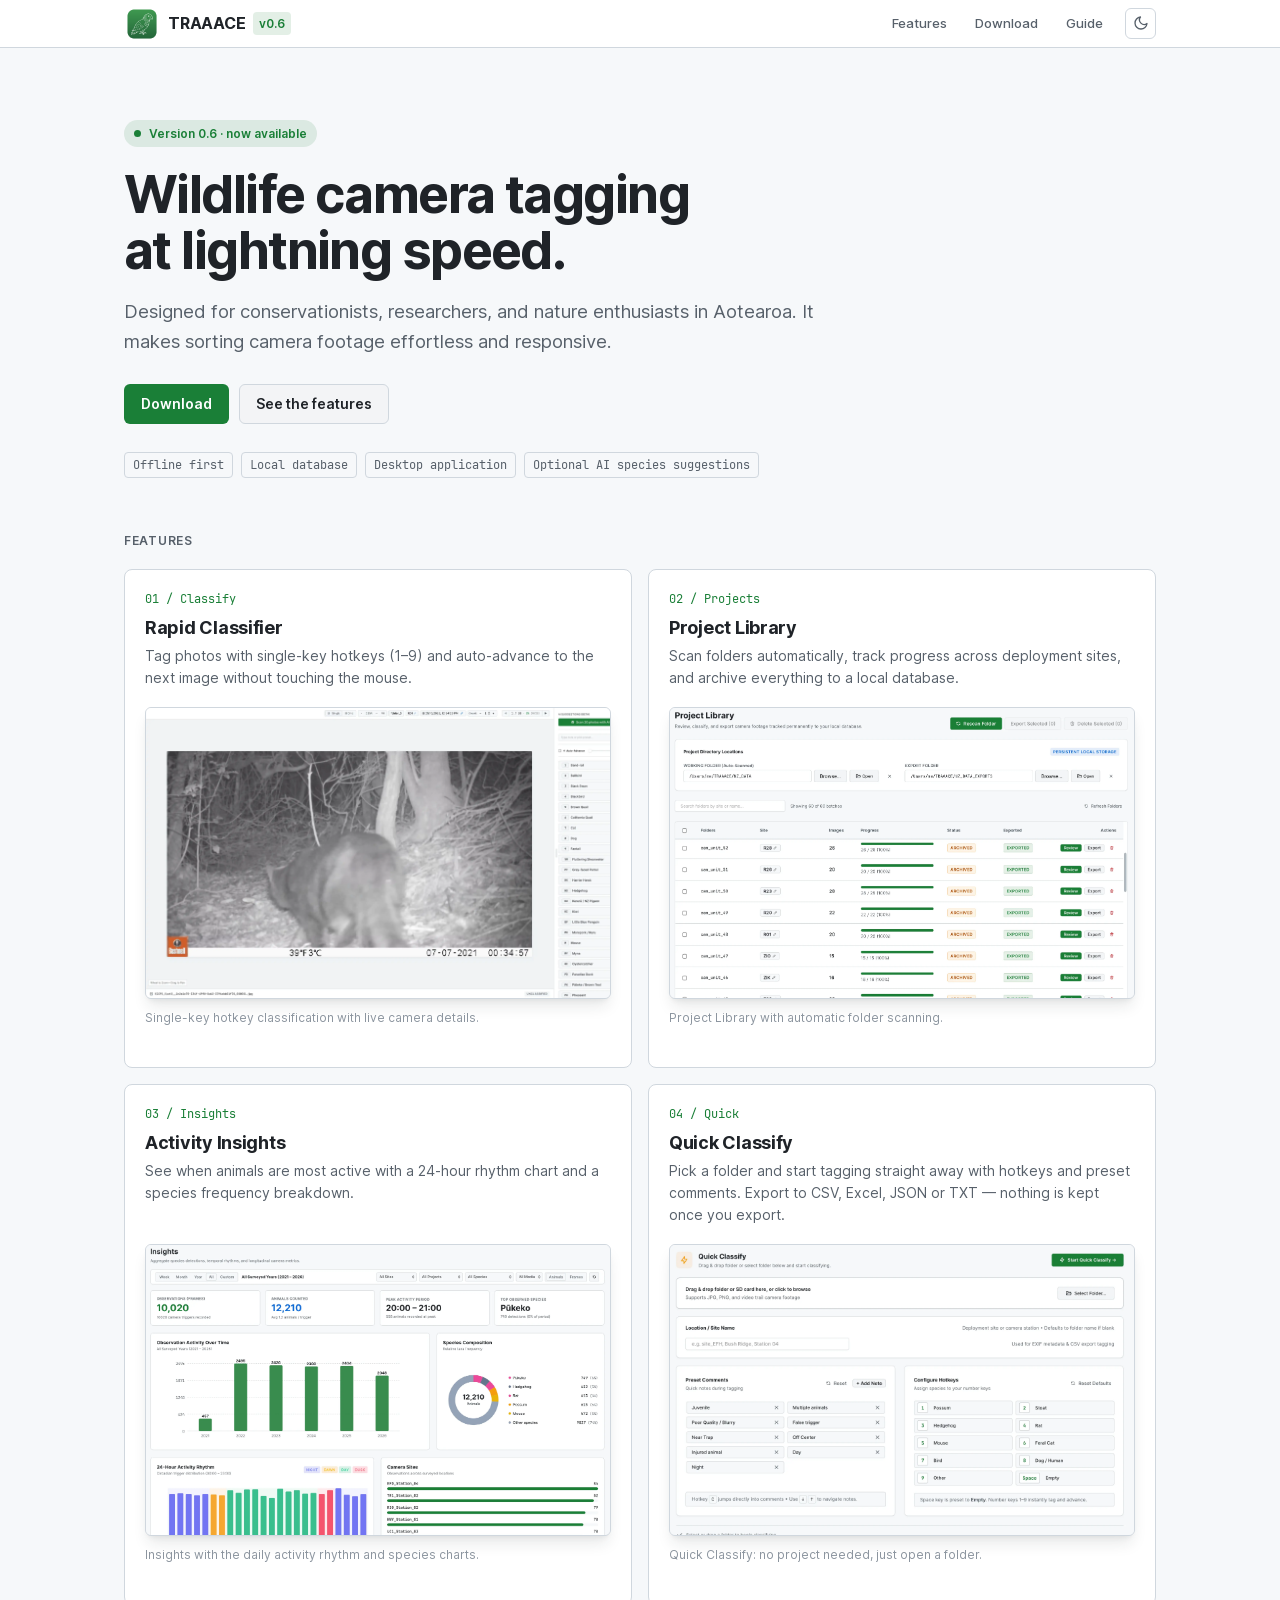
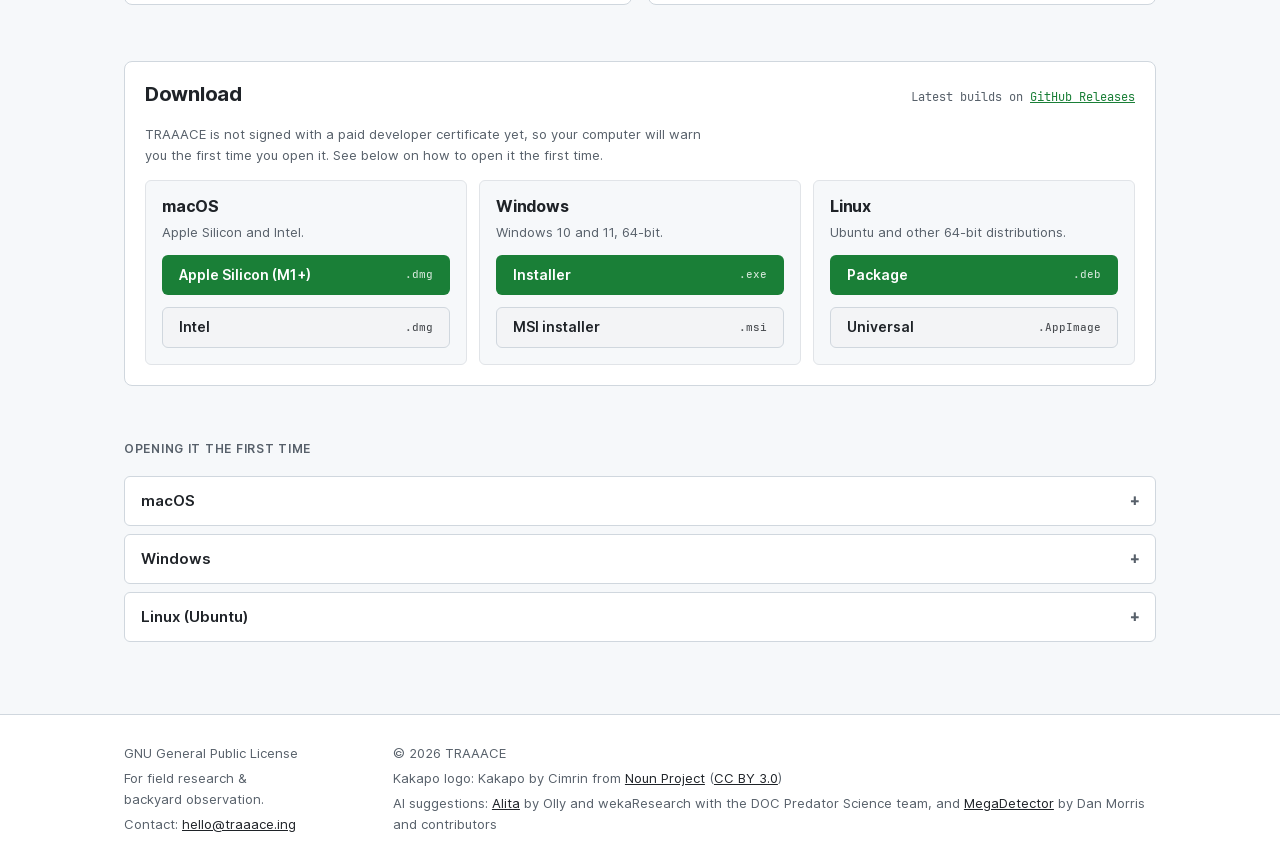
==== commit 97b8967c: "Update to light and dark mode ☀️" ====
--- a/index.html
+++ b/index.html
@@ -18,10 +18,10 @@
 
   <script>
     /* Set the theme before the page paints, so there is no flash. Follows the system unless the visitor chose. */
-    (function () {
-      var theme = 'dark';
+    (() => {
+      let theme = 'dark';
       try {
-        var saved = localStorage.getItem('traaace-theme');
+        const saved = localStorage.getItem('traaace-theme');
         if (saved === 'light' || saved === 'dark') theme = saved;
         else if (window.matchMedia && matchMedia('(prefers-color-scheme: light)').matches) theme = 'light';
       } catch (e) { /* storage blocked: use the default */ }
@@ -246,17 +246,17 @@
 
   <script>
     /* Theme toggle: the icon shows the theme it will switch to, like the app. */
-    (function () {
-      var root = document.documentElement;
-      var button = document.getElementById('theme-toggle');
-      function label() {
-        var text = 'Switch to ' + (root.getAttribute('data-theme') === 'dark' ? 'light' : 'dark') + ' theme';
+    (() => {
+      const root = document.documentElement;
+      const button = document.getElementById('theme-toggle');
+      const label = () => {
+        const text = 'Switch to ' + (root.getAttribute('data-theme') === 'dark' ? 'light' : 'dark') + ' theme';
         button.setAttribute('aria-label', text);
         button.title = text;
-      }
+      };
       label();
-      button.addEventListener('click', function () {
-        var next = root.getAttribute('data-theme') === 'dark' ? 'light' : 'dark';
+      button.addEventListener('click', () => {
+        const next = root.getAttribute('data-theme') === 'dark' ? 'light' : 'dark';
         root.setAttribute('data-theme', next);
         try { localStorage.setItem('traaace-theme', next); } catch (e) { /* not remembered */ }
         label();
@@ -266,33 +266,33 @@
     document.getElementById('year').textContent = new Date().getFullYear();
 
     /* Download buttons: point each at the newest published release's file. The links in the HTML are the fallback. */
-    (async function () {
-      var REPO = 'just8080/traaace_web';
-      var files = {
+    (async () => {
+      const REPO = 'just8080/traaace_web';
+      const files = {
         'mac-arm': /_aarch64\.dmg$/, 'mac-intel': /_x64\.dmg$/,
         'windows': /_x64-setup\.exe$/, 'windows-msi': /\.msi$/,
         'linux-appimage': /\.AppImage$/, 'linux-deb': /\.deb$/
       };
       try {
-        var releases = JSON.parse(sessionStorage.getItem('traaace-releases') || 'null');
+        let releases = JSON.parse(sessionStorage.getItem('traaace-releases') || 'null');
         if (!releases) {
-          var response = await fetch('https://api.github.com/repos/' + REPO + '/releases?per_page=5');
+          const response = await fetch('https://api.github.com/repos/' + REPO + '/releases?per_page=5');
           if (!response.ok) return;
           releases = await response.json();
           sessionStorage.setItem('traaace-releases', JSON.stringify(releases));
         }
-        var release = releases.find(function (r) { return !r.draft && r.assets && r.assets.length; });
+        const release = releases.find(r => !r.draft && r.assets && r.assets.length);
         if (!release) return;
-        var label = document.getElementById('release');
+        const label = document.getElementById('release');
         label.textContent = 'Latest: ' + (release.name || release.tag_name) + ' · ';
-        var all = document.createElement('a');
+        const all = document.createElement('a');
         all.href = release.html_url;
         all.textContent = 'release notes';
         label.appendChild(all);
-        Object.keys(files).forEach(function (key) {
-          var asset = release.assets.find(function (a) { return files[key].test(a.name); });
+        Object.keys(files).forEach(key => {
+          const asset = release.assets.find(a => files[key].test(a.name));
           if (!asset) return;
-          document.querySelectorAll('[data-download="' + key + '"]').forEach(function (link) {
+          document.querySelectorAll('[data-download="' + key + '"]').forEach(link => {
             link.href = asset.browser_download_url;
             link.title = asset.name + ' (' + (asset.size / 1048576).toFixed(1) + ' MB)';
           });
--- a/styles.css
+++ b/styles.css
@@ -586,6 +586,17 @@
   gap: 0.75rem 2rem;
 }
 
+/* Keep the two columns side by side on the narrower home page, as on the wide guide page. */
+@media (min-width: 641px) {
+  footer .wrap {
+    flex-wrap: nowrap;
+  }
+
+  footer .wrap>div:last-child {
+    min-width: 0;
+  }
+}
+
 footer a {
   color: var(--text);
 }
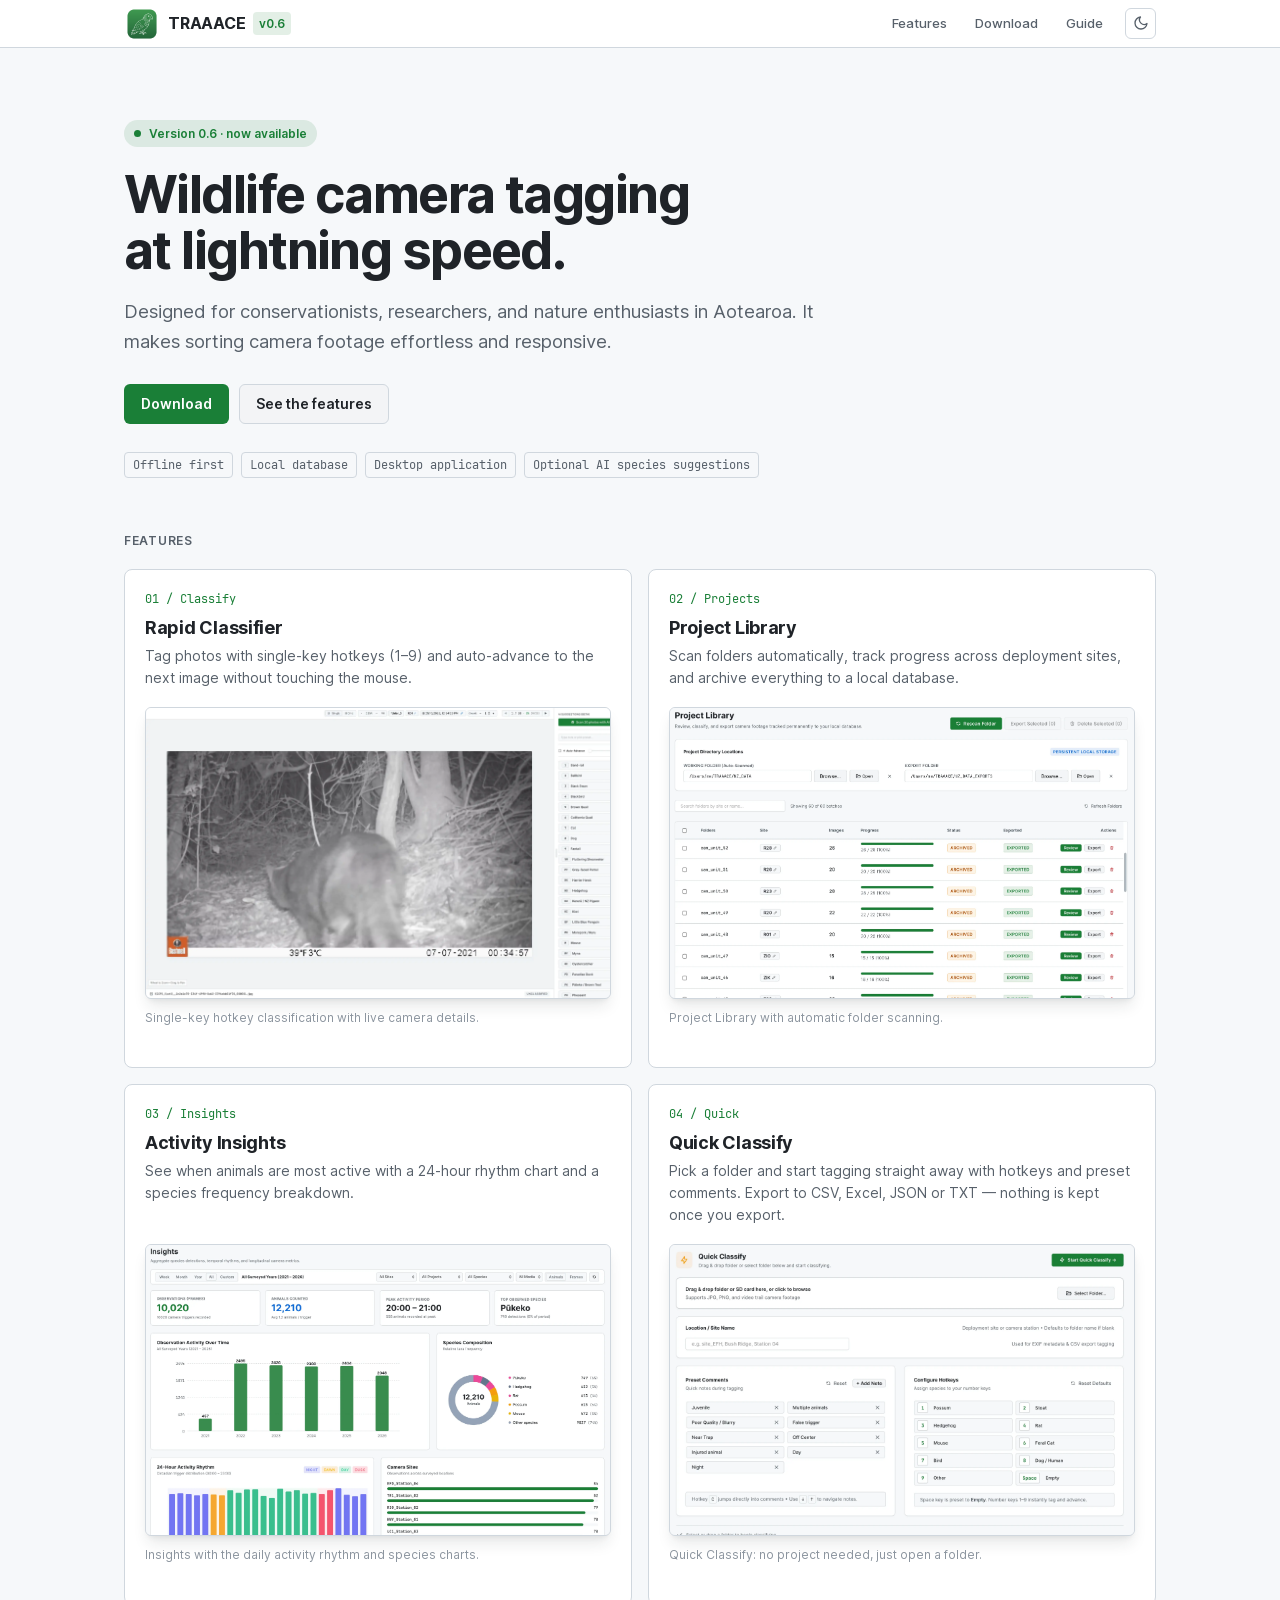
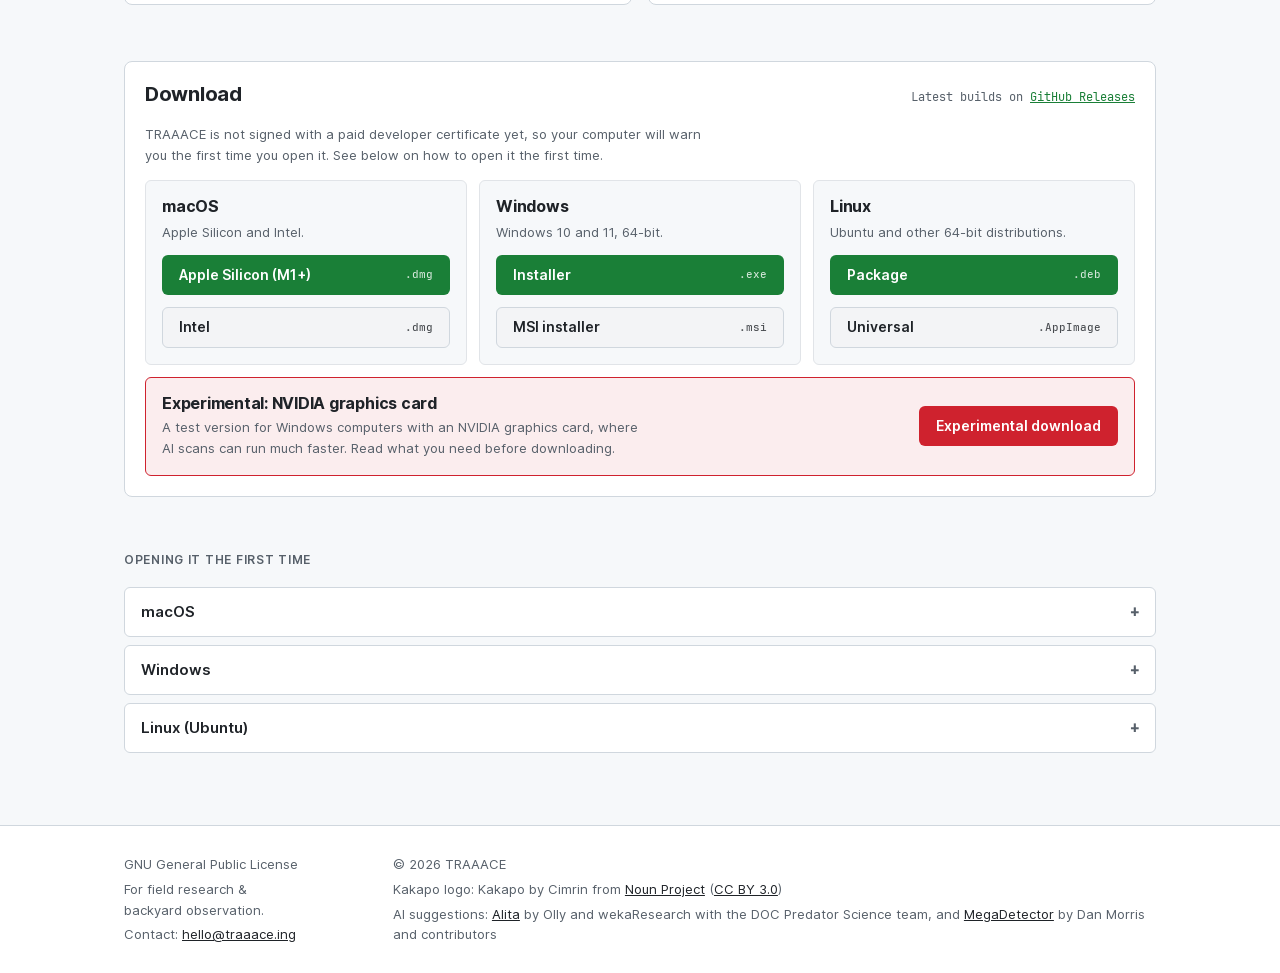
==== commit af3f6661: "Experimental NVIDIA graphics card download: red button and its own page Download buttons skip pre-re" ====
--- a/index.html
+++ b/index.html
@@ -29,7 +29,7 @@
     })();
   </script>
 
-  <link rel="stylesheet" href="styles.css?v=3">
+  <link rel="stylesheet" href="styles.css?v=4">
 </head>
 
 <body>
@@ -185,6 +185,14 @@
                 href="https://github.com/just8080/traaace_web/releases">Universal <small>.AppImage</small></a>
             </div>
           </div>
+          <div class="experimental">
+            <div>
+              <h3>Experimental: NVIDIA graphics card</h3>
+              <p>A test version for Windows computers with an NVIDIA graphics card, where AI scans can run much
+                faster. Read what you need before downloading.</p>
+            </div>
+            <a class="btn btn-danger" href="gpu.html">Experimental download</a>
+          </div>
         </div>
       </div>
     </section>
@@ -265,7 +273,8 @@
 
     document.getElementById('year').textContent = new Date().getFullYear();
 
-    /* Download buttons: point each at the newest published release's file. The links in the HTML are the fallback. */
+    /* Download buttons: point each at the newest published release's file. The links in the HTML are the fallback.
+       Pre-releases (the experimental NVIDIA version) never replace the normal download. */
     (async () => {
       const REPO = 'just8080/traaace_web';
       const files = {
@@ -276,12 +285,12 @@
       try {
         let releases = JSON.parse(sessionStorage.getItem('traaace-releases') || 'null');
         if (!releases) {
-          const response = await fetch('https://api.github.com/repos/' + REPO + '/releases?per_page=5');
+          const response = await fetch('https://api.github.com/repos/' + REPO + '/releases?per_page=20');
           if (!response.ok) return;
           releases = await response.json();
           sessionStorage.setItem('traaace-releases', JSON.stringify(releases));
         }
-        const release = releases.find(r => !r.draft && r.assets && r.assets.length);
+        const release = releases.find(r => !r.draft && !r.prerelease && r.assets && r.assets.length);
         if (!release) return;
         const label = document.getElementById('release');
         label.textContent = 'Latest: ' + (release.name || release.tag_name) + ' · ';
--- a/styles.css
+++ b/styles.css
@@ -50,6 +50,10 @@
   --brand-subtle: rgba(46, 160, 67, 0.15);
   --btn: #1a7f37;
   --btn-hover: #238636;
+  --danger: #f85149;
+  --danger-btn: #da3633;
+  --danger-btn-hover: #e5534b;
+  --danger-subtle: rgba(248, 81, 73, 0.12);
   --focus: #539bf5;
   --stage: #0e1013;
   --shadow: 0 10px 15px -3px rgba(0, 0, 0, 0.4), 0 4px 6px -4px rgba(0, 0, 0, 0.4);
@@ -70,6 +74,10 @@
   --brand-subtle: rgba(26, 127, 55, 0.12);
   --btn: #1a7f37;
   --btn-hover: #2da44e;
+  --danger: #cf222e;
+  --danger-btn: #cf222e;
+  --danger-btn-hover: #a40e26;
+  --danger-subtle: rgba(207, 34, 46, 0.08);
   --focus: #0969da;
   --stage: #f0f2f5;
   --shadow: 0 10px 15px -3px rgba(31, 35, 40, 0.1), 0 4px 6px -4px rgba(31, 35, 40, 0.1);
@@ -276,6 +284,21 @@
   border-color: var(--border-strong);
 }
 
+/* Red, for the experimental download only: it should not look like the normal one. */
+.btn-danger {
+  background: var(--danger-btn);
+  color: #fff;
+}
+
+.btn-danger:hover {
+  background: var(--danger-btn-hover);
+}
+
+.btn[aria-disabled="true"] {
+  opacity: 0.55;
+  pointer-events: none;
+}
+
 /* ---- Sections ---- */
 main {
   flex: 1;
@@ -739,7 +762,8 @@
   margin-bottom: 0.75rem;
 }
 
-.inner ul {
+.inner ul,
+.inner ol {
   margin: 0;
   padding-left: 1.1rem;
   color: var(--text-muted);
@@ -912,3 +936,54 @@
 .guide-shots figcaption {
   min-height: 0;
 }
+
+/* ---- Experimental NVIDIA download ---- */
+/* The strip under the normal downloads, and the page it leads to. Red so it never passes for the normal version. */
+.experimental {
+  display: flex;
+  flex-wrap: wrap;
+  align-items: center;
+  justify-content: space-between;
+  gap: 0.75rem 1.25rem;
+  margin-top: 0.75rem;
+  padding: 1rem;
+  background: var(--danger-subtle);
+  border: 1px solid var(--danger);
+  border-radius: var(--radius-md);
+}
+
+.experimental h3 {
+  font-size: 1rem;
+  margin-bottom: 0.25rem;
+}
+
+.experimental p {
+  font-size: 0.8125rem;
+  color: var(--text-muted);
+  max-width: 60ch;
+}
+
+.badge-danger {
+  color: var(--danger);
+  background: var(--danger-subtle);
+  margin-bottom: 1rem;
+}
+
+.badge-danger .dot {
+  background: var(--danger);
+}
+
+.gpu-download {
+  display: flex;
+  flex-wrap: wrap;
+  align-items: center;
+  gap: 0.75rem 1rem;
+}
+
+.gpu-download .release a {
+  color: var(--danger);
+}
+
+.inner code {
+  white-space: nowrap;
+}
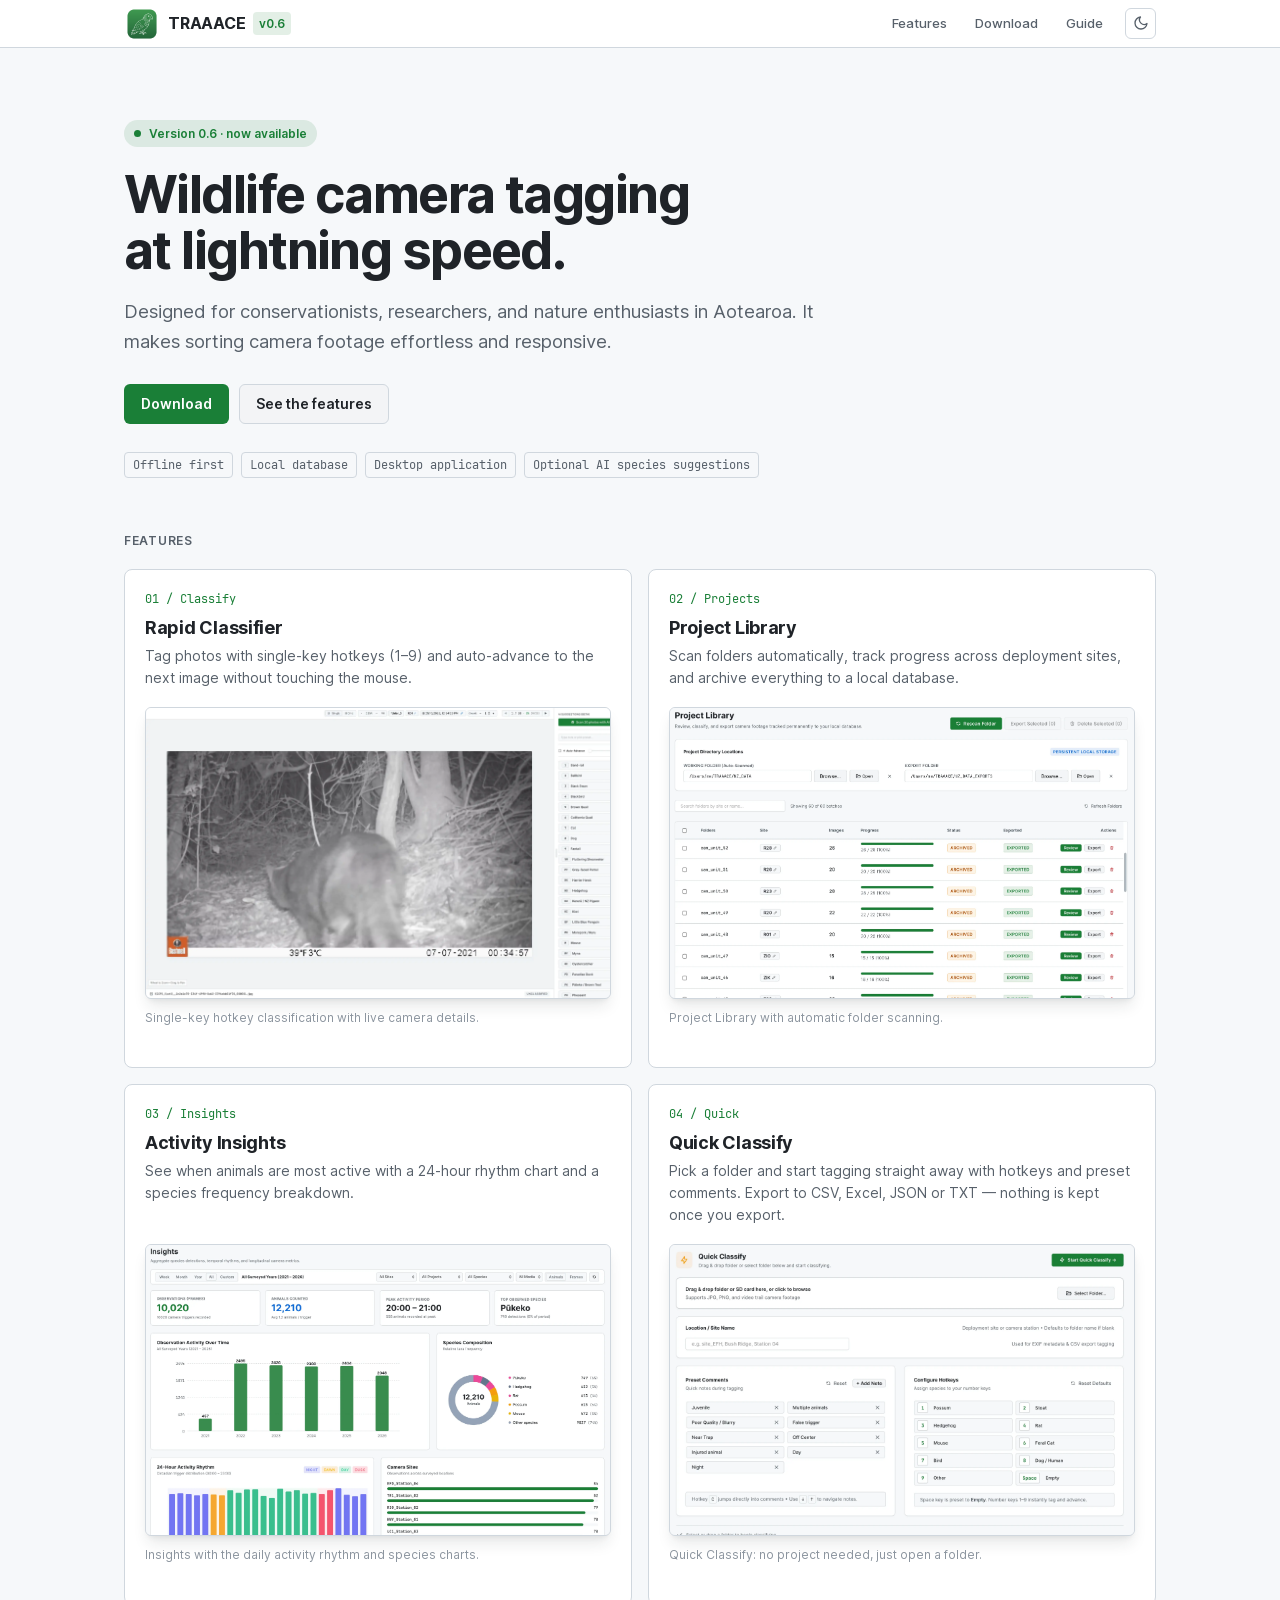
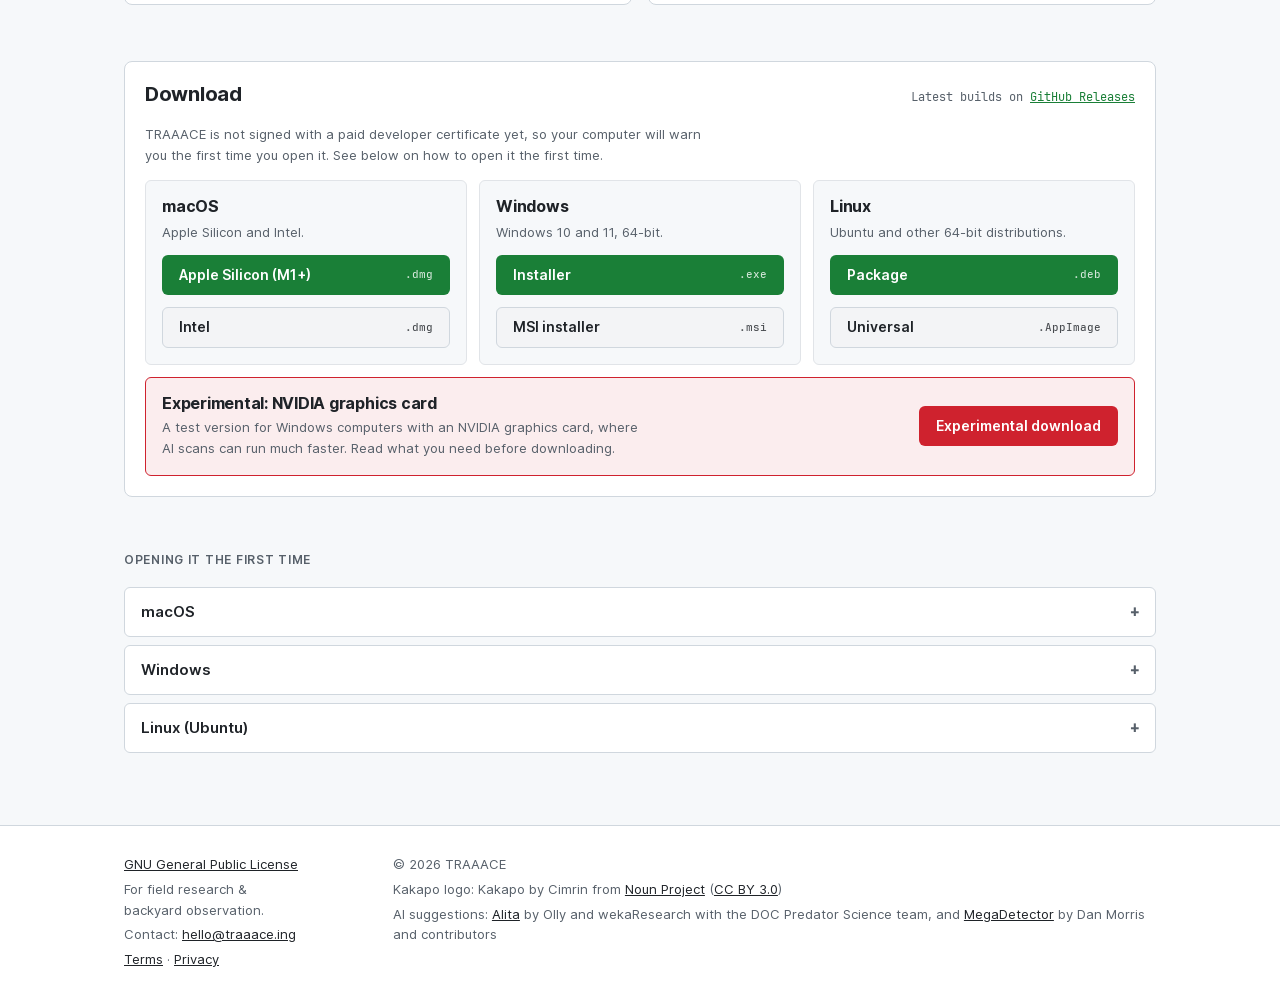
==== commit b8fa7ebd: "Terms and licences page, privacy page, and footer links to both" ====
--- a/index.html
+++ b/index.html
@@ -236,9 +236,10 @@
   <footer>
     <div class="wrap">
       <div>
-        <p>GNU General Public License</p>
+        <p><a href="terms.html#licence">GNU General Public License</a></p>
         <p>For field research &amp; backyard observation.</p>
         <p>Contact: <a href="mailto:hello@traaace.ing">hello@traaace.ing</a></p>
+        <p><a href="terms.html">Terms</a> &middot; <a href="privacy.html">Privacy</a></p>
       </div>
       <div>
         <p>&copy; <span id="year">2026</span> TRAAACE</p>
